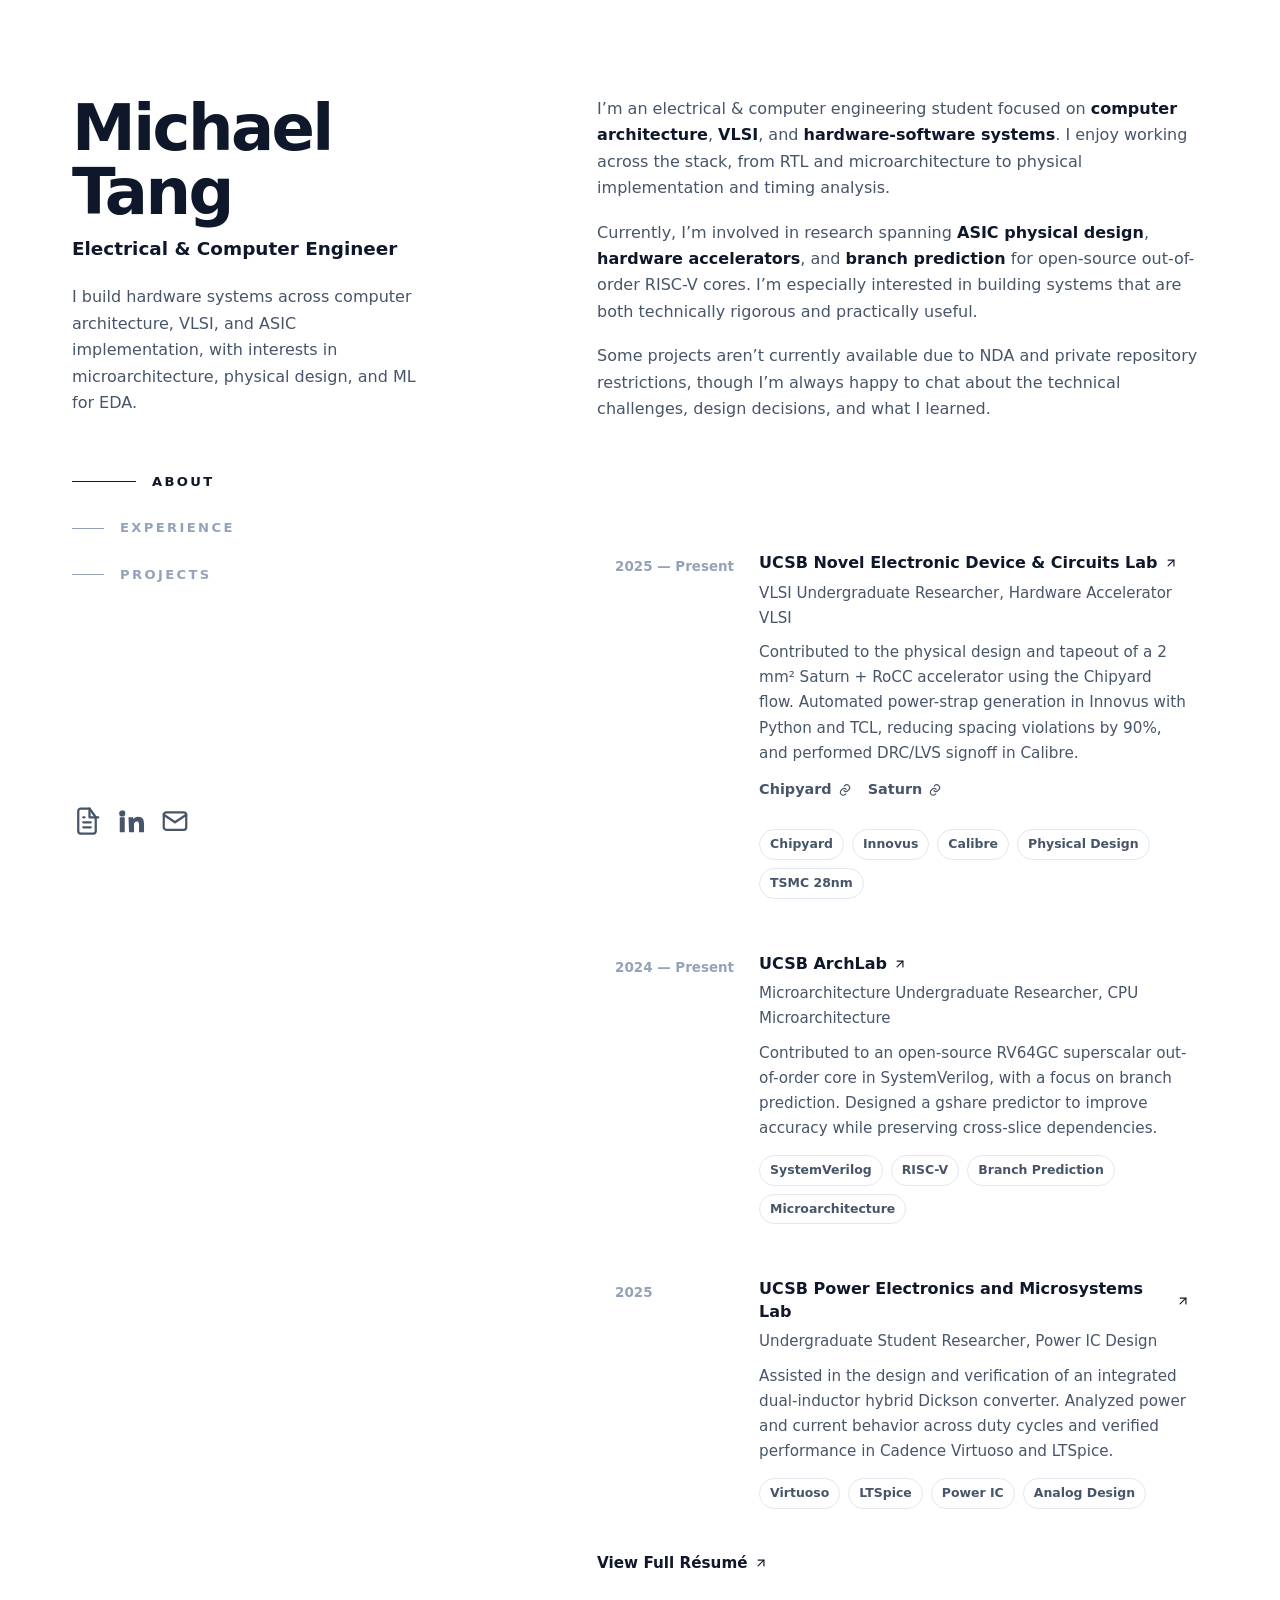
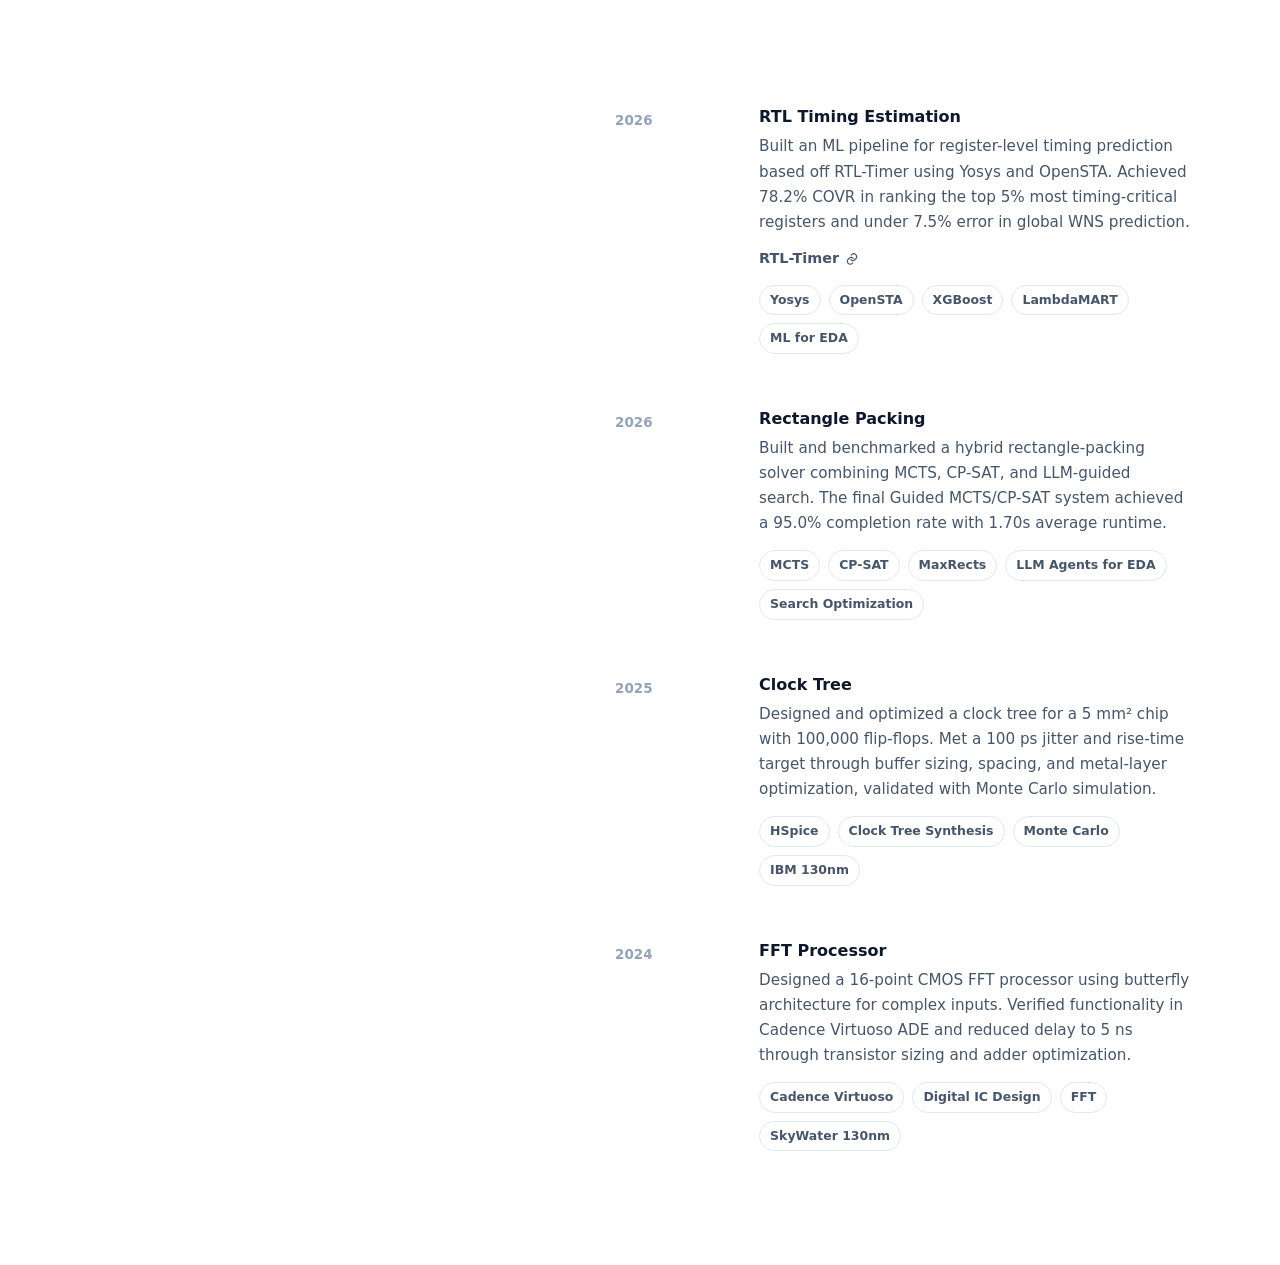
==== index.html @ f64917af "11" ====
<!DOCTYPE html>
<html lang="en">
<head>
  <meta charset="UTF-8" />
  <meta name="viewport" content="width=device-width, initial-scale=1.0" />
  <title>Michael Tang</title>
  <meta
    name="description"
    content="Michael Tang — Electrical and Computer Engineering student focused on computer architecture, VLSI, and hardware systems."
  />
  <style>
    :root {
      --bg: #ffffff;
      --text: #0f172a;
      --muted: #475569;
      --light: #94a3b8;
      --border: #e2e8f0;
      --link: #0f172a;
      --max-width: 1200px;
      --left-col: 42%;
      --right-col: 58%;
      --section-gap: 7rem;
      --transition: 180ms ease;
    }

    * {
      box-sizing: border-box;
    }

    html {
      scroll-behavior: smooth;
    }

    body {
      margin: 0;
      font-family: Inter, ui-sans-serif, system-ui, -apple-system, BlinkMacSystemFont,
        "Segoe UI", sans-serif;
      background: var(--bg);
      color: var(--text);
      line-height: 1.65;
      -webkit-font-smoothing: antialiased;
      text-rendering: optimizeLegibility;
    }

    a {
      color: var(--link);
      text-decoration: none;
      transition: opacity var(--transition), color var(--transition), transform var(--transition);
    }

    a:hover {
      opacity: 0.8;
    }

    .page {
      max-width: var(--max-width);
      margin: 0 auto;
      padding: 0 32px;
      display: grid;
      grid-template-columns: minmax(280px, var(--left-col)) minmax(320px, var(--right-col));
      gap: 48px;
    }

    .sidebar {
      position: sticky;
      top: 0;
      height: 100vh;
      padding: 96px 0 64px;
      display: flex;
      flex-direction: column;
      justify-content: space-between;
    }

    .sidebar-top {
      max-width: 420px;
    }

    h1 {
      font-size: clamp(2.6rem, 5vw, 4.3rem);
      line-height: 1;
      margin: 0 0 10px;
      letter-spacing: -0.04em;
      font-weight: 700;
    }

    .subtitle {
      font-size: 1.15rem;
      font-weight: 600;
      margin: 0 0 20px;
      color: var(--text);
    }

    .intro {
      font-size: 1rem;
      color: var(--muted);
      max-width: 22rem;
      margin: 0 0 40px;
    }

    .nav {
      margin-top: 48px;
    }

    .nav ul {
      list-style: none;
      padding: 0;
      margin: 0;
    }

    .nav li + li {
      margin-top: 18px;
    }

    .nav a {
      display: inline-flex;
      align-items: center;
      gap: 16px;
      color: var(--light);
      font-size: 0.82rem;
      letter-spacing: 0.18em;
      text-transform: uppercase;
      font-weight: 700;
    }

    .nav a::before {
      content: "";
      display: inline-block;
      width: 32px;
      height: 1px;
      background: var(--light);
      transition: width var(--transition), background var(--transition);
    }

    .nav a:hover,
    .nav a.active {
      color: var(--text);
      opacity: 1;
    }

    .nav a:hover::before,
    .nav a.active::before {
      width: 64px;
      background: var(--text);
    }

    .socials {
      display: flex;
      gap: 14px;
      align-items: center;
      flex-wrap: wrap;
      padding-top: 32px;
    }

    .socials a {
      color: var(--muted);
      display: inline-flex;
      align-items: center;
      justify-content: center;
    }

    .socials a:hover {
      color: var(--text);
      opacity: 1;
      transform: translateY(-1px);
    }

    .social-icon {
      width: 30px;
      height: 30px;
      display: block;
    }

    .content {
      padding: 96px 0;
    }

    section {
      scroll-margin-top: 96px;
    }

    section + section {
      margin-top: var(--section-gap);
    }

    .section-heading {
      display: none;
      margin: 0 0 24px;
      font-size: 0.82rem;
      letter-spacing: 0.18em;
      text-transform: uppercase;
      color: var(--text);
      font-weight: 800;
    }

    .about p {
      margin: 0 0 18px;
      color: var(--muted);
      font-size: 1rem;
    }

    .about strong {
      color: var(--text);
      font-weight: 600;
    }

    .list {
      display: grid;
      gap: 18px;
    }

    .card {
      display: grid;
      grid-template-columns: 120px 1fr;
      gap: 24px;
      padding: 18px 18px;
      border-radius: 14px;
      transition: background var(--transition), transform var(--transition);
    }

    .card:hover {
      background: #fafafa;
      transform: translateY(-1px);
    }

    .card-date {
      color: var(--light);
      font-size: 0.84rem;
      font-weight: 600;
      padding-top: 4px;
      white-space: nowrap;
    }

    .card-body h3 {
      margin: 0 0 6px;
      font-size: 1rem;
      line-height: 1.4;
      font-weight: 600;
      color: var(--text);
    }

    .card-body h3 a {
      color: inherit;
      text-decoration: none;
    }

    .card-body h3 a:hover {
      opacity: 1;
    }

    .inline-link {
      display: inline-flex;
      align-items: center;
      gap: 0.38rem;
      color: inherit;
      text-decoration: none;
    }

    .inline-link:hover {
      opacity: 1;
    }

    .inline-link .icon {
      width: 14px;
      height: 14px;
      flex-shrink: 0;
      transition: transform var(--transition);
    }

    .inline-link:hover .icon {
      transform: translate(2px, -2px);
    }

    .card-body .role {
      display: block;
      color: var(--muted);
      font-size: 0.94rem;
      margin-bottom: 10px;
    }

    .card-body p {
      margin: 0;
      color: var(--muted);
      font-size: 0.95rem;
    }

    .tags {
      display: flex;
      flex-wrap: wrap;
      gap: 8px;
      margin-top: 14px;
    }

    .tag {
      border: 1px solid var(--border);
      color: var(--muted);
      border-radius: 999px;
      padding: 4px 10px;
      font-size: 0.78rem;
      font-weight: 600;
      white-space: nowrap;
    }

    .resume-link {
      display: inline-flex;
      align-items: center;
      gap: 0.4rem;
      margin-top: 24px;
      color: var(--text);
      font-weight: 600;
      font-size: 0.95rem;
    }

    .project-links {
      display: flex;
      gap: 16px;
      margin-top: 12px;
      flex-wrap: wrap;
    }

    .project-links a {
      font-size: 0.9rem;
      font-weight: 600;
      color: var(--muted);
    }

    .project-links a:hover {
      color: var(--text);
      opacity: 1;
    }

    .footer-note {
      margin-top: 80px;
      color: var(--light);
      font-size: 0.88rem;
    }

    @media (max-width: 980px) {
      .page {
        grid-template-columns: 1fr;
        gap: 0;
        padding: 0 20px;
      }

      .sidebar {
        position: static;
        height: auto;
        padding: 72px 0 16px;
      }

      .nav {
        display: none;
      }

      .content {
        padding: 24px 0 72px;
      }

      .section-heading {
        display: block;
        position: sticky;
        top: 0;
        background: rgba(255, 255, 255, 0.96);
        backdrop-filter: blur(8px);
        padding: 16px 0;
        z-index: 10;
      }

      section + section {
        margin-top: 5rem;
      }
    }

    @media (max-width: 700px) {
      .card {
        grid-template-columns: 1fr;
        gap: 10px;
        padding: 16px 0;
      }

      .card-date {
        padding-top: 0;
      }

      h1 {
        font-size: 2.7rem;
      }
    }
  </style>
</head>
<body>
  <div class="page">
    <aside class="sidebar">
      <div class="sidebar-top">
        <header>
          <h1>Michael Tang</h1>
          <p class="subtitle">Electrical &amp; Computer Engineer</p>
          <p class="intro">
            I build hardware systems across computer architecture, VLSI, and ASIC implementation,
            with interests in microarchitecture, physical design, and ML for EDA.
          </p>
        </header>

        <nav class="nav" aria-label="Section navigation">
          <ul>
            <li><a href="#about" class="nav-link active">About</a></li>
            <li><a href="#experience" class="nav-link">Experience</a></li>
            <li><a href="#projects" class="nav-link">Projects</a></li>
          </ul>
        </nav>
      </div>

      <div class="socials">
        <a href="Michael_Tang_Resume.pdf" target="_blank" rel="noreferrer" aria-label="Resume">
          <svg class="social-icon" viewBox="0 0 24 24" fill="none" stroke="currentColor" stroke-width="1.8" stroke-linecap="round" stroke-linejoin="round" aria-hidden="true">
            <path d="M14 2H7a2 2 0 0 0-2 2v16a2 2 0 0 0 2 2h10a2 2 0 0 0 2-2V9z"></path>
            <path d="M14 2v7h7"></path>
            <path d="M9 13h6"></path>
            <path d="M9 17h6"></path>
            <path d="M9 9h1"></path>
          </svg>
        </a>

        <a href="https://linkedin.com/in/michael-tang-32861025a" target="_blank" rel="noreferrer" aria-label="LinkedIn">
          <svg class="social-icon" viewBox="0 0 24 24" fill="currentColor" aria-hidden="true">
            <path d="M4.98 3.5A2.48 2.48 0 1 0 5 8.46 2.48 2.48 0 0 0 4.98 3.5ZM3 9h4v12H3Zm7 0h3.83v1.64h.05c.53-1 1.83-2.05 3.77-2.05 4.03 0 4.78 2.65 4.78 6.09V21h-4v-5.57c0-1.33-.02-3.04-1.85-3.04-1.86 0-2.15 1.45-2.15 2.95V21h-4Z"/>
          </svg>
        </a>

        <a href="mailto:micdtang@gmail.com" aria-label="Email">
          <svg class="social-icon" viewBox="0 0 24 24" fill="none" stroke="currentColor" stroke-width="1.8" stroke-linecap="round" stroke-linejoin="round" aria-hidden="true">
            <rect x="3" y="5" width="18" height="14" rx="2"></rect>
            <path d="M3 7l9 6 9-6"></path>
          </svg>
        </a>
      </div>
    </aside>

    <main class="content">
      <section id="about" class="about">
        <h2 class="section-heading">About</h2>
        <p>
          I’m an electrical & computer engineering student focused on <strong>computer architecture</strong>,
          <strong>VLSI</strong>, and <strong>hardware-software systems</strong>. I enjoy working
          across the stack, from RTL and microarchitecture to physical implementation and timing analysis.
        </p>
        <p>
          Currently, I’m involved in research spanning <strong>ASIC physical design</strong>,
          <strong>hardware accelerators</strong>, and <strong>branch prediction</strong> for open-source
          out-of-order RISC-V cores. I’m especially interested in building systems that are both
          technically rigorous and practically useful.
        </p>
        <p>
          Some projects aren’t currently available due to NDA and private repository restrictions,
          though I’m always happy to chat about the technical challenges, design decisions, and what I learned.
        </p>
      </section>

      <section id="experience">
        <h2 class="section-heading">Experience</h2>
        <div class="list">
          <article class="card">
            <div class="card-date">2025 — Present</div>
            <div class="card-body">
              <h3>
                <a class="inline-link" href="https://sites.google.com/site/strukov/people" target="_blank" rel="noreferrer">
                  UCSB Novel Electronic Device &amp; Circuits Lab
                  <svg class="icon" xmlns="http://www.w3.org/2000/svg" viewBox="0 0 24 24" fill="none" stroke="currentColor" stroke-width="2" stroke-linecap="round" stroke-linejoin="round" aria-hidden="true">
                    <path d="M7 17L17 7"></path>
                    <path d="M7 7h10v10"></path>
                  </svg>
                </a>
              </h3>
              <span class="role">VLSI Undergraduate Researcher, Hardware Accelerator VLSI</span>
              <p>
                Contributed to the physical design and tapeout of a 2 mm² Saturn + RoCC accelerator using the Chipyard flow. Automated power-strap generation in Innovus with Python and TCL, reducing spacing violations by 90%, and performed DRC/LVS signoff in Calibre.
              </p>
              <div class="project-links">
                <a class="inline-link" href="https://chipyard.readthedocs.io/en/latest/" target="_blank" rel="noreferrer">
                  Chipyard
                  <svg class="icon" xmlns="http://www.w3.org/2000/svg" viewBox="0 0 24 24" fill="none" stroke="currentColor" stroke-width="2" stroke-linecap="round" stroke-linejoin="round" aria-hidden="true">
                    <path d="M10 13a5 5 0 0 0 7.07 0l1.41-1.41a5 5 0 0 0-7.07-7.07L10.7 5.23"></path>
                    <path d="M14 11a5 5 0 0 0-7.07 0L5.52 12.41a5 5 0 1 0 7.07 7.07l.71-.71"></path>
                  </svg>
                </a>
                <a class="inline-link" href="https://github.com/ucb-bar/saturn-vectors" target="_blank" rel="noreferrer">
                  Saturn
                  <svg class="icon" xmlns="http://www.w3.org/2000/svg" viewBox="0 0 24 24" fill="none" stroke="currentColor" stroke-width="2" stroke-linecap="round" stroke-linejoin="round" aria-hidden="true">
                    <path d="M10 13a5 5 0 0 0 7.07 0l1.41-1.41a5 5 0 0 0-7.07-7.07L10.7 5.23"></path>
                    <path d="M14 11a5 5 0 0 0-7.07 0L5.52 12.41a5 5 0 1 0 7.07 7.07l.71-.71"></path>
                  </svg>
                </a>
              </div>
              <div class="tags">
                <div class="tags">
                <span class="tag">Chipyard</span>
                <span class="tag">Innovus</span>
                <span class="tag">Calibre</span>
                <span class="tag">Physical Design</span>
                <span class="tag">TSMC 28nm</span>
              </div>
            </div>
          </article>

          <article class="card">
            <div class="card-date">2024 — Present</div>
            <div class="card-body">
              <h3>
                <a class="inline-link" href="https://www.arch.cs.ucsb.edu/" target="_blank" rel="noreferrer">
                  UCSB ArchLab
                  <svg class="icon" xmlns="http://www.w3.org/2000/svg" viewBox="0 0 24 24" fill="none" stroke="currentColor" stroke-width="2" stroke-linecap="round" stroke-linejoin="round" aria-hidden="true">
                    <path d="M7 17L17 7"></path>
                    <path d="M7 7h10v10"></path>
                  </svg>
                </a>
              </h3>
              <span class="role">Microarchitecture Undergraduate Researcher, CPU Microarchitecture</span>
              <p>
                Contributed to an open-source RV64GC superscalar out-of-order core in SystemVerilog, with a focus on branch prediction. Designed a gshare predictor to improve accuracy while preserving cross-slice dependencies.
              </p>
              <div class="tags">
                <span class="tag">SystemVerilog</span>
                <span class="tag">RISC-V</span>
                <span class="tag">Branch Prediction</span>
                <span class="tag">Microarchitecture</span>
              </div>
            </div>
          </article>

          <article class="card">
            <div class="card-date">2025</div>
            <div class="card-body">
              <h3>
                <a class="inline-link" href="https://energy.ece.ucsb.edu/" target="_blank" rel="noreferrer">
                  UCSB Power Electronics and Microsystems Lab
                  <svg class="icon" xmlns="http://www.w3.org/2000/svg" viewBox="0 0 24 24" fill="none" stroke="currentColor" stroke-width="2" stroke-linecap="round" stroke-linejoin="round" aria-hidden="true">
                    <path d="M7 17L17 7"></path>
                    <path d="M7 7h10v10"></path>
                  </svg>
                </a>
              </h3>
              <span class="role">Undergraduate Student Researcher, Power IC Design</span>
              <p>
                Assisted in the design and verification of an integrated dual-inductor hybrid Dickson converter. Analyzed power and current behavior across duty cycles and verified performance in Cadence Virtuoso and LTSpice.
              </p>
              <div class="tags">
                <span class="tag">Virtuoso</span>
                <span class="tag">LTSpice</span>
                <span class="tag">Power IC</span>
                <span class="tag">Analog Design</span>
              </div>
            </div>
          </article>
        </div>

        <a class="resume-link inline-link" href="resume.pdf" target="_blank" rel="noreferrer">
          View Full Résumé
          <svg class="icon" xmlns="http://www.w3.org/2000/svg" viewBox="0 0 24 24" fill="none" stroke="currentColor" stroke-width="2" stroke-linecap="round" stroke-linejoin="round" aria-hidden="true">
            <path d="M7 17L17 7"></path>
            <path d="M7 7h10v10"></path>
          </svg>
        </a>
      </section>

      <section id="projects">
        <h2 class="section-heading">Projects</h2>
        <div class="list">
          <article class="card">
            <div class="card-date">2026</div>
            <div class="card-body">
              <h3>RTL Timing Estimation</h3>
              <p>
                Built an ML pipeline for register-level timing prediction based off RTL-Timer using Yosys and OpenSTA. Achieved 78.2% COVR in ranking the top 5% most timing-critical registers and under 7.5% error in global WNS prediction.
              </p>
              <div class="project-links">
                <a class="inline-link" href="https://arxiv.org/pdf/2403.18453" target="_blank" rel="noreferrer">
                  RTL-Timer
                  <svg class="icon" xmlns="http://www.w3.org/2000/svg" viewBox="0 0 24 24" fill="none" stroke="currentColor" stroke-width="2" stroke-linecap="round" stroke-linejoin="round" aria-hidden="true">
                    <path d="M10 13a5 5 0 0 0 7.07 0l1.41-1.41a5 5 0 0 0-7.07-7.07L10.7 5.23"></path>
                    <path d="M14 11a5 5 0 0 0-7.07 0L5.52 12.41a5 5 0 1 0 7.07 7.07l.71-.71"></path>
                  </svg>
                </a>
              </div>
              <div class="tags">
                <span class="tag">Yosys</span>
                <span class="tag">OpenSTA</span>
                <span class="tag">XGBoost</span>
                <span class="tag">LambdaMART</span>
                <span class="tag">ML for EDA</span>
              </div>
            </div>
          </article>

          <article class="card">
            <div class="card-date">2026</div>
            <div class="card-body">
              <h3>Rectangle Packing</h3>
              <p>
                Built and benchmarked a hybrid rectangle-packing solver combining MCTS, CP-SAT, and LLM-guided search. The final Guided MCTS/CP-SAT system achieved a 95.0% completion rate with 1.70s average runtime.
              </p>
              <div class="tags">
                <span class="tag">MCTS</span>
                <span class="tag">CP-SAT</span>
                <span class="tag">MaxRects</span>
                <span class="tag">LLM Agents for EDA</span>
                <span class="tag">Search Optimization</span>
              </div>
            </div>
          </article>

          <article class="card">
            <div class="card-date">2025</div>
            <div class="card-body">
              <h3>Clock Tree</h3>
              <p>
                Designed and optimized a clock tree for a 5 mm² chip with 100,000 flip-flops. Met a 100 ps jitter and rise-time target through buffer sizing, spacing, and metal-layer optimization, validated with Monte Carlo simulation.
              </p>
              <div class="tags">
                <span class="tag">HSpice</span>
                <span class="tag">Clock Tree Synthesis</span>
                <span class="tag">Monte Carlo</span>
                <span class="tag">IBM 130nm</span>
              </div>
            </div>
          </article>

          <article class="card">
            <div class="card-date">2024</div>
            <div class="card-body">
              <h3>FFT Processor</h3>
              <p>
                Designed a 16-point CMOS FFT processor using butterfly architecture for complex inputs. Verified functionality in Cadence Virtuoso ADE and reduced delay to 5 ns through transistor sizing and adder optimization.
              </p>
              <div class="tags">
                <span class="tag">Cadence Virtuoso</span>
                <span class="tag">Digital IC Design</span>
                <span class="tag">FFT</span>
                <span class="tag">SkyWater 130nm</span>
              </div>
            </div>
          </article>
        </div>
      </section>
    </main>
  </div>

  <script>
    const sections = document.querySelectorAll("main section[id]");
    const navLinks = document.querySelectorAll(".nav-link");

    const observer = new IntersectionObserver(
      (entries) => {
        entries.forEach((entry) => {
          if (entry.isIntersecting) {
            navLinks.forEach((link) => link.classList.remove("active"));
            const active = document.querySelector(`.nav-link[href="#${entry.target.id}"]`);
            if (active) active.classList.add("active");
          }
        });
      },
      {
        rootMargin: "-35% 0px -55% 0px",
        threshold: 0
      }
    );

    sections.forEach((section) => observer.observe(section));
  </script>
</body>
</html>
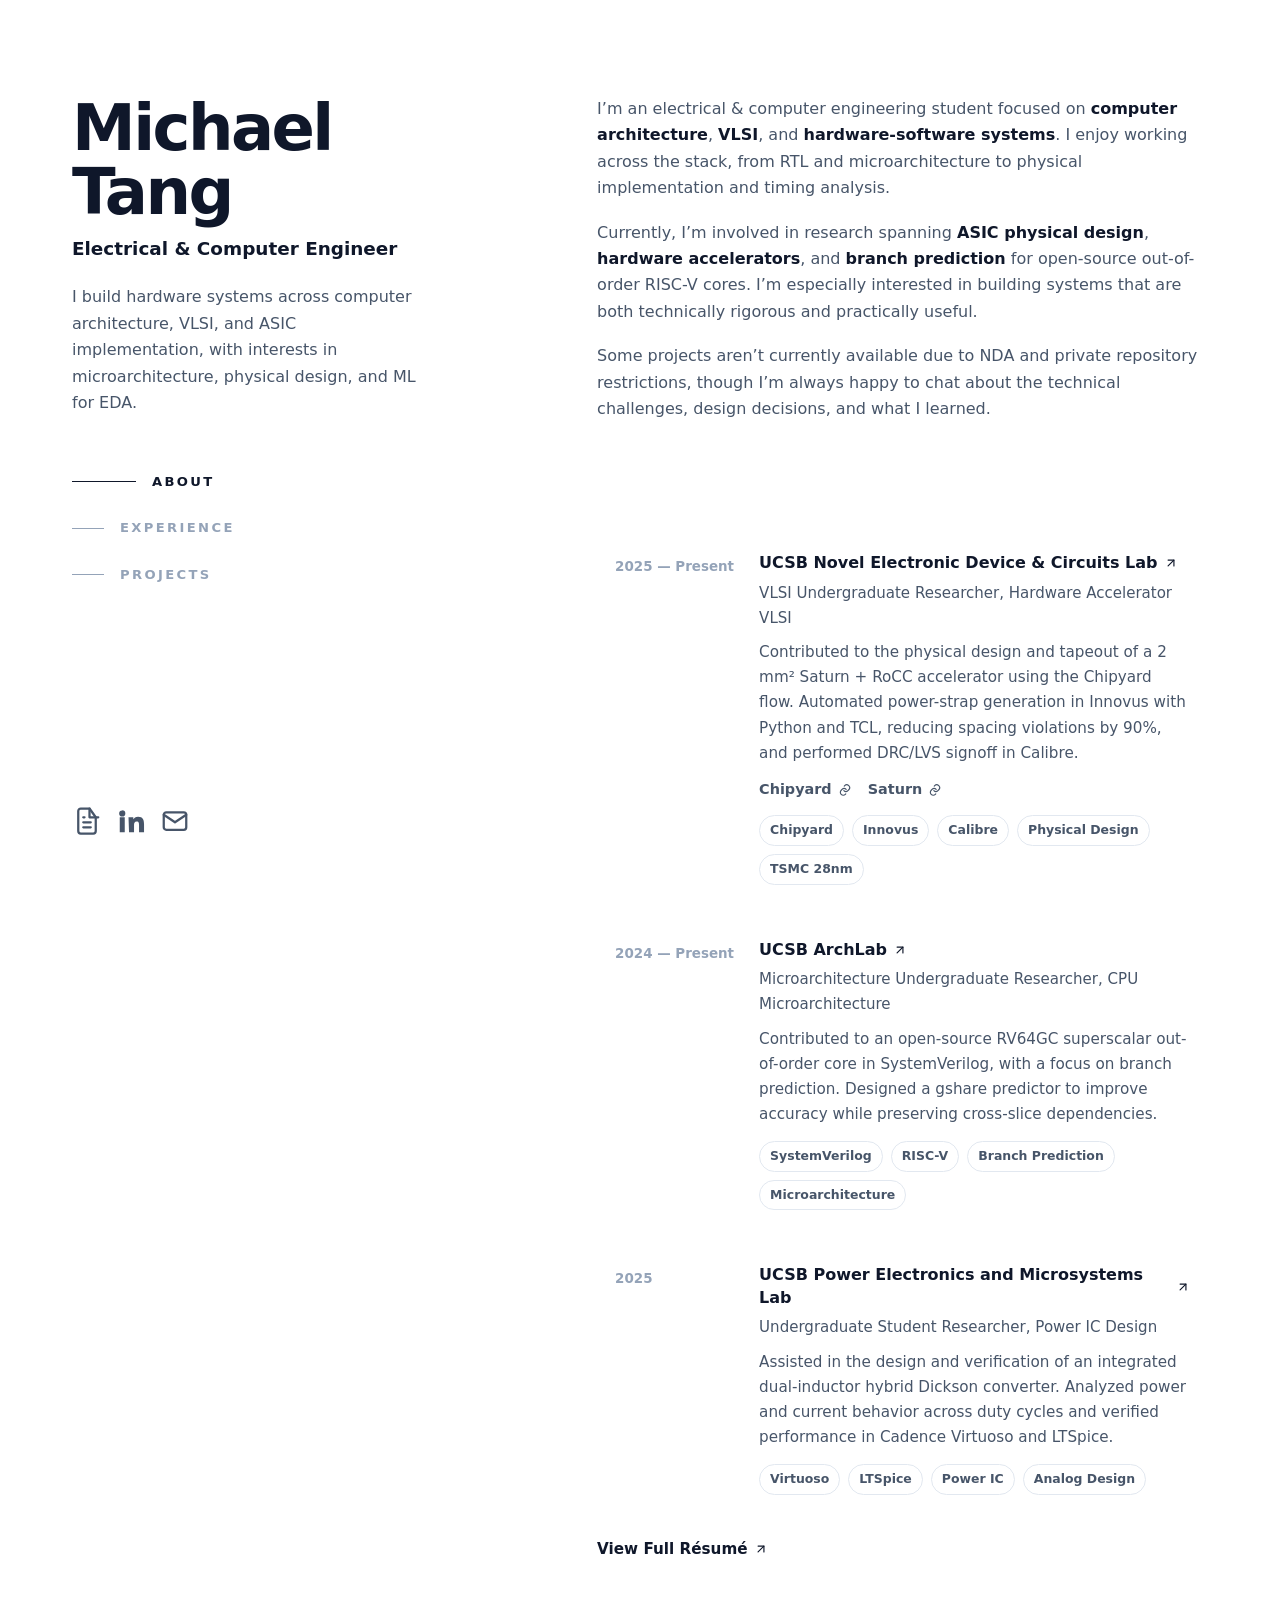
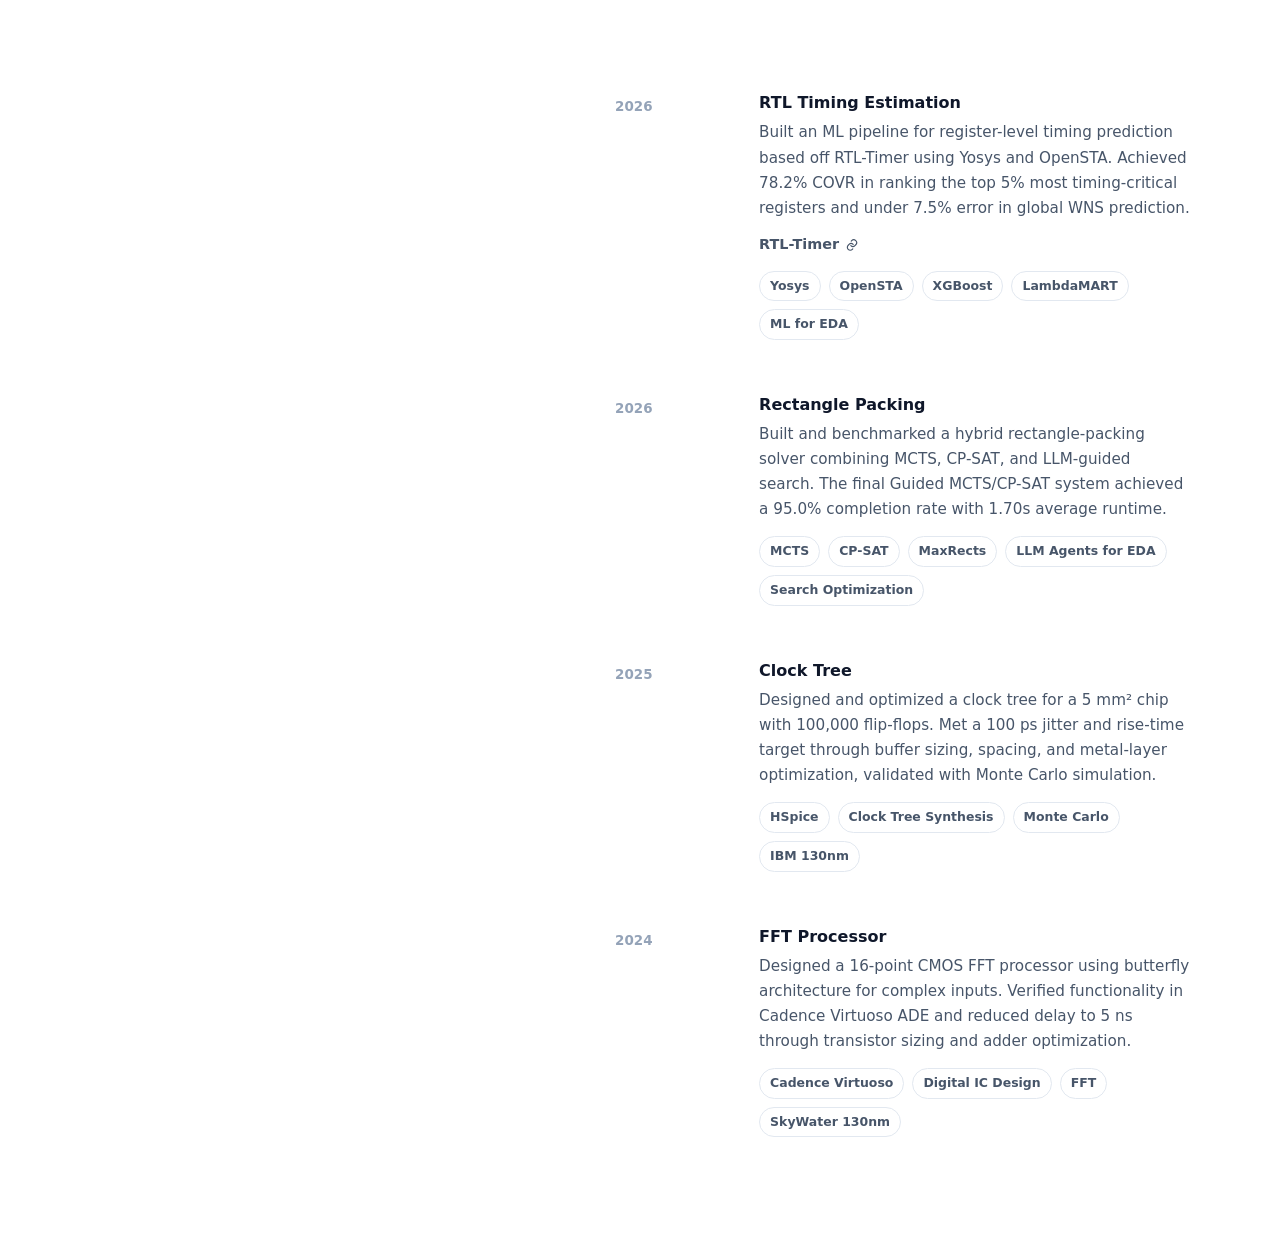
==== commit 70ae4da1: "12" ====
--- a/index.html
+++ b/index.html
@@ -8,384 +8,7 @@
     name="description"
     content="Michael Tang — Electrical and Computer Engineering student focused on computer architecture, VLSI, and hardware systems."
   />
-  <style>
-    :root {
-      --bg: #ffffff;
-      --text: #0f172a;
-      --muted: #475569;
-      --light: #94a3b8;
-      --border: #e2e8f0;
-      --link: #0f172a;
-      --max-width: 1200px;
-      --left-col: 42%;
-      --right-col: 58%;
-      --section-gap: 7rem;
-      --transition: 180ms ease;
-    }
-
-    * {
-      box-sizing: border-box;
-    }
-
-    html {
-      scroll-behavior: smooth;
-    }
-
-    body {
-      margin: 0;
-      font-family: Inter, ui-sans-serif, system-ui, -apple-system, BlinkMacSystemFont,
-        "Segoe UI", sans-serif;
-      background: var(--bg);
-      color: var(--text);
-      line-height: 1.65;
-      -webkit-font-smoothing: antialiased;
-      text-rendering: optimizeLegibility;
-    }
-
-    a {
-      color: var(--link);
-      text-decoration: none;
-      transition: opacity var(--transition), color var(--transition), transform var(--transition);
-    }
-
-    a:hover {
-      opacity: 0.8;
-    }
-
-    .page {
-      max-width: var(--max-width);
-      margin: 0 auto;
-      padding: 0 32px;
-      display: grid;
-      grid-template-columns: minmax(280px, var(--left-col)) minmax(320px, var(--right-col));
-      gap: 48px;
-    }
-
-    .sidebar {
-      position: sticky;
-      top: 0;
-      height: 100vh;
-      padding: 96px 0 64px;
-      display: flex;
-      flex-direction: column;
-      justify-content: space-between;
-    }
-
-    .sidebar-top {
-      max-width: 420px;
-    }
-
-    h1 {
-      font-size: clamp(2.6rem, 5vw, 4.3rem);
-      line-height: 1;
-      margin: 0 0 10px;
-      letter-spacing: -0.04em;
-      font-weight: 700;
-    }
-
-    .subtitle {
-      font-size: 1.15rem;
-      font-weight: 600;
-      margin: 0 0 20px;
-      color: var(--text);
-    }
-
-    .intro {
-      font-size: 1rem;
-      color: var(--muted);
-      max-width: 22rem;
-      margin: 0 0 40px;
-    }
-
-    .nav {
-      margin-top: 48px;
-    }
-
-    .nav ul {
-      list-style: none;
-      padding: 0;
-      margin: 0;
-    }
-
-    .nav li + li {
-      margin-top: 18px;
-    }
-
-    .nav a {
-      display: inline-flex;
-      align-items: center;
-      gap: 16px;
-      color: var(--light);
-      font-size: 0.82rem;
-      letter-spacing: 0.18em;
-      text-transform: uppercase;
-      font-weight: 700;
-    }
-
-    .nav a::before {
-      content: "";
-      display: inline-block;
-      width: 32px;
-      height: 1px;
-      background: var(--light);
-      transition: width var(--transition), background var(--transition);
-    }
-
-    .nav a:hover,
-    .nav a.active {
-      color: var(--text);
-      opacity: 1;
-    }
-
-    .nav a:hover::before,
-    .nav a.active::before {
-      width: 64px;
-      background: var(--text);
-    }
-
-    .socials {
-      display: flex;
-      gap: 14px;
-      align-items: center;
-      flex-wrap: wrap;
-      padding-top: 32px;
-    }
-
-    .socials a {
-      color: var(--muted);
-      display: inline-flex;
-      align-items: center;
-      justify-content: center;
-    }
-
-    .socials a:hover {
-      color: var(--text);
-      opacity: 1;
-      transform: translateY(-1px);
-    }
-
-    .social-icon {
-      width: 30px;
-      height: 30px;
-      display: block;
-    }
-
-    .content {
-      padding: 96px 0;
-    }
-
-    section {
-      scroll-margin-top: 96px;
-    }
-
-    section + section {
-      margin-top: var(--section-gap);
-    }
-
-    .section-heading {
-      display: none;
-      margin: 0 0 24px;
-      font-size: 0.82rem;
-      letter-spacing: 0.18em;
-      text-transform: uppercase;
-      color: var(--text);
-      font-weight: 800;
-    }
-
-    .about p {
-      margin: 0 0 18px;
-      color: var(--muted);
-      font-size: 1rem;
-    }
-
-    .about strong {
-      color: var(--text);
-      font-weight: 600;
-    }
-
-    .list {
-      display: grid;
-      gap: 18px;
-    }
-
-    .card {
-      display: grid;
-      grid-template-columns: 120px 1fr;
-      gap: 24px;
-      padding: 18px 18px;
-      border-radius: 14px;
-      transition: background var(--transition), transform var(--transition);
-    }
-
-    .card:hover {
-      background: #fafafa;
-      transform: translateY(-1px);
-    }
-
-    .card-date {
-      color: var(--light);
-      font-size: 0.84rem;
-      font-weight: 600;
-      padding-top: 4px;
-      white-space: nowrap;
-    }
-
-    .card-body h3 {
-      margin: 0 0 6px;
-      font-size: 1rem;
-      line-height: 1.4;
-      font-weight: 600;
-      color: var(--text);
-    }
-
-    .card-body h3 a {
-      color: inherit;
-      text-decoration: none;
-    }
-
-    .card-body h3 a:hover {
-      opacity: 1;
-    }
-
-    .inline-link {
-      display: inline-flex;
-      align-items: center;
-      gap: 0.38rem;
-      color: inherit;
-      text-decoration: none;
-    }
-
-    .inline-link:hover {
-      opacity: 1;
-    }
-
-    .inline-link .icon {
-      width: 14px;
-      height: 14px;
-      flex-shrink: 0;
-      transition: transform var(--transition);
-    }
-
-    .inline-link:hover .icon {
-      transform: translate(2px, -2px);
-    }
-
-    .card-body .role {
-      display: block;
-      color: var(--muted);
-      font-size: 0.94rem;
-      margin-bottom: 10px;
-    }
-
-    .card-body p {
-      margin: 0;
-      color: var(--muted);
-      font-size: 0.95rem;
-    }
-
-    .tags {
-      display: flex;
-      flex-wrap: wrap;
-      gap: 8px;
-      margin-top: 14px;
-    }
-
-    .tag {
-      border: 1px solid var(--border);
-      color: var(--muted);
-      border-radius: 999px;
-      padding: 4px 10px;
-      font-size: 0.78rem;
-      font-weight: 600;
-      white-space: nowrap;
-    }
-
-    .resume-link {
-      display: inline-flex;
-      align-items: center;
-      gap: 0.4rem;
-      margin-top: 24px;
-      color: var(--text);
-      font-weight: 600;
-      font-size: 0.95rem;
-    }
-
-    .project-links {
-      display: flex;
-      gap: 16px;
-      margin-top: 12px;
-      flex-wrap: wrap;
-    }
-
-    .project-links a {
-      font-size: 0.9rem;
-      font-weight: 600;
-      color: var(--muted);
-    }
-
-    .project-links a:hover {
-      color: var(--text);
-      opacity: 1;
-    }
-
-    .footer-note {
-      margin-top: 80px;
-      color: var(--light);
-      font-size: 0.88rem;
-    }
-
-    @media (max-width: 980px) {
-      .page {
-        grid-template-columns: 1fr;
-        gap: 0;
-        padding: 0 20px;
-      }
-
-      .sidebar {
-        position: static;
-        height: auto;
-        padding: 72px 0 16px;
-      }
-
-      .nav {
-        display: none;
-      }
-
-      .content {
-        padding: 24px 0 72px;
-      }
-
-      .section-heading {
-        display: block;
-        position: sticky;
-        top: 0;
-        background: rgba(255, 255, 255, 0.96);
-        backdrop-filter: blur(8px);
-        padding: 16px 0;
-        z-index: 10;
-      }
-
-      section + section {
-        margin-top: 5rem;
-      }
-    }
-
-    @media (max-width: 700px) {
-      .card {
-        grid-template-columns: 1fr;
-        gap: 10px;
-        padding: 16px 0;
-      }
-
-      .card-date {
-        padding-top: 0;
-      }
-
-      h1 {
-        font-size: 2.7rem;
-      }
-    }
-  </style>
+  <link rel="stylesheet" href="styles.css" />
 </head>
 <body>
   <div class="page">
@@ -491,7 +114,6 @@
                 </a>
               </div>
               <div class="tags">
-                <div class="tags">
                 <span class="tag">Chipyard</span>
                 <span class="tag">Innovus</span>
                 <span class="tag">Calibre</span>
@@ -552,7 +174,7 @@
           </article>
         </div>
 
-        <a class="resume-link inline-link" href="resume.pdf" target="_blank" rel="noreferrer">
+        <a class="resume-link inline-link" href="Michael_Tang_Resume.pdf" target="_blank" rel="noreferrer">
           View Full Résumé
           <svg class="icon" xmlns="http://www.w3.org/2000/svg" viewBox="0 0 24 24" fill="none" stroke="currentColor" stroke-width="2" stroke-linecap="round" stroke-linejoin="round" aria-hidden="true">
             <path d="M7 17L17 7"></path>
@@ -643,27 +265,6 @@
     </main>
   </div>
 
-  <script>
-    const sections = document.querySelectorAll("main section[id]");
-    const navLinks = document.querySelectorAll(".nav-link");
-
-    const observer = new IntersectionObserver(
-      (entries) => {
-        entries.forEach((entry) => {
-          if (entry.isIntersecting) {
-            navLinks.forEach((link) => link.classList.remove("active"));
-            const active = document.querySelector(`.nav-link[href="#${entry.target.id}"]`);
-            if (active) active.classList.add("active");
-          }
-        });
-      },
-      {
-        rootMargin: "-35% 0px -55% 0px",
-        threshold: 0
-      }
-    );
-
-    sections.forEach((section) => observer.observe(section));
-  </script>
+  <script src="script.js" defer></script>
 </body>
-</html>+</html>
--- a/styles.css
+++ b/styles.css
@@ -0,0 +1,376 @@
+:root {
+  --bg: #ffffff;
+  --text: #0f172a;
+  --muted: #475569;
+  --light: #94a3b8;
+  --border: #e2e8f0;
+  --link: #0f172a;
+  --max-width: 1200px;
+  --left-col: 42%;
+  --right-col: 58%;
+  --section-gap: 7rem;
+  --transition: 180ms ease;
+}
+
+* {
+  box-sizing: border-box;
+}
+
+html {
+  scroll-behavior: smooth;
+}
+
+body {
+  margin: 0;
+  font-family: Inter, ui-sans-serif, system-ui, -apple-system, BlinkMacSystemFont,
+    "Segoe UI", sans-serif;
+  background: var(--bg);
+  color: var(--text);
+  line-height: 1.65;
+  -webkit-font-smoothing: antialiased;
+  text-rendering: optimizeLegibility;
+}
+
+a {
+  color: var(--link);
+  text-decoration: none;
+  transition: opacity var(--transition), color var(--transition), transform var(--transition);
+}
+
+a:hover {
+  opacity: 0.8;
+}
+
+.page {
+  max-width: var(--max-width);
+  margin: 0 auto;
+  padding: 0 32px;
+  display: grid;
+  grid-template-columns: minmax(280px, var(--left-col)) minmax(320px, var(--right-col));
+  gap: 48px;
+}
+
+.sidebar {
+  position: sticky;
+  top: 0;
+  height: 100vh;
+  padding: 96px 0 64px;
+  display: flex;
+  flex-direction: column;
+  justify-content: space-between;
+}
+
+.sidebar-top {
+  max-width: 420px;
+}
+
+h1 {
+  font-size: clamp(2.6rem, 5vw, 4.3rem);
+  line-height: 1;
+  margin: 0 0 10px;
+  letter-spacing: -0.04em;
+  font-weight: 700;
+}
+
+.subtitle {
+  font-size: 1.15rem;
+  font-weight: 600;
+  margin: 0 0 20px;
+  color: var(--text);
+}
+
+.intro {
+  font-size: 1rem;
+  color: var(--muted);
+  max-width: 22rem;
+  margin: 0 0 40px;
+}
+
+.nav {
+  margin-top: 48px;
+}
+
+.nav ul {
+  list-style: none;
+  padding: 0;
+  margin: 0;
+}
+
+.nav li + li {
+  margin-top: 18px;
+}
+
+.nav a {
+  display: inline-flex;
+  align-items: center;
+  gap: 16px;
+  color: var(--light);
+  font-size: 0.82rem;
+  letter-spacing: 0.18em;
+  text-transform: uppercase;
+  font-weight: 700;
+}
+
+.nav a::before {
+  content: "";
+  display: inline-block;
+  width: 32px;
+  height: 1px;
+  background: var(--light);
+  transition: width var(--transition), background var(--transition);
+}
+
+.nav a:hover,
+.nav a.active {
+  color: var(--text);
+  opacity: 1;
+}
+
+.nav a:hover::before,
+.nav a.active::before {
+  width: 64px;
+  background: var(--text);
+}
+
+.socials {
+  display: flex;
+  gap: 14px;
+  align-items: center;
+  flex-wrap: wrap;
+  padding-top: 32px;
+}
+
+.socials a {
+  color: var(--muted);
+  display: inline-flex;
+  align-items: center;
+  justify-content: center;
+}
+
+.socials a:hover {
+  color: var(--text);
+  opacity: 1;
+  transform: translateY(-1px);
+}
+
+.social-icon {
+  width: 30px;
+  height: 30px;
+  display: block;
+}
+
+.content {
+  padding: 96px 0;
+}
+
+section {
+  scroll-margin-top: 96px;
+}
+
+section + section {
+  margin-top: var(--section-gap);
+}
+
+.section-heading {
+  display: none;
+  margin: 0 0 24px;
+  font-size: 0.82rem;
+  letter-spacing: 0.18em;
+  text-transform: uppercase;
+  color: var(--text);
+  font-weight: 800;
+}
+
+.about p {
+  margin: 0 0 18px;
+  color: var(--muted);
+  font-size: 1rem;
+}
+
+.about strong {
+  color: var(--text);
+  font-weight: 600;
+}
+
+.list {
+  display: grid;
+  gap: 18px;
+}
+
+.card {
+  display: grid;
+  grid-template-columns: 120px 1fr;
+  gap: 24px;
+  padding: 18px 18px;
+  border-radius: 14px;
+  transition: background var(--transition), transform var(--transition);
+}
+
+.card:hover {
+  background: #fafafa;
+  transform: translateY(-1px);
+}
+
+.card-date {
+  color: var(--light);
+  font-size: 0.84rem;
+  font-weight: 600;
+  padding-top: 4px;
+  white-space: nowrap;
+}
+
+.card-body h3 {
+  margin: 0 0 6px;
+  font-size: 1rem;
+  line-height: 1.4;
+  font-weight: 600;
+  color: var(--text);
+}
+
+.card-body h3 a {
+  color: inherit;
+  text-decoration: none;
+}
+
+.card-body h3 a:hover {
+  opacity: 1;
+}
+
+.inline-link {
+  display: inline-flex;
+  align-items: center;
+  gap: 0.38rem;
+  color: inherit;
+  text-decoration: none;
+}
+
+.inline-link:hover {
+  opacity: 1;
+}
+
+.inline-link .icon {
+  width: 14px;
+  height: 14px;
+  flex-shrink: 0;
+  transition: transform var(--transition);
+}
+
+.inline-link:hover .icon {
+  transform: translate(2px, -2px);
+}
+
+.card-body .role {
+  display: block;
+  color: var(--muted);
+  font-size: 0.94rem;
+  margin-bottom: 10px;
+}
+
+.card-body p {
+  margin: 0;
+  color: var(--muted);
+  font-size: 0.95rem;
+}
+
+.tags {
+  display: flex;
+  flex-wrap: wrap;
+  gap: 8px;
+  margin-top: 14px;
+}
+
+.tag {
+  border: 1px solid var(--border);
+  color: var(--muted);
+  border-radius: 999px;
+  padding: 4px 10px;
+  font-size: 0.78rem;
+  font-weight: 600;
+  white-space: nowrap;
+}
+
+.resume-link {
+  display: inline-flex;
+  align-items: center;
+  gap: 0.4rem;
+  margin-top: 24px;
+  color: var(--text);
+  font-weight: 600;
+  font-size: 0.95rem;
+}
+
+.project-links {
+  display: flex;
+  gap: 16px;
+  margin-top: 12px;
+  flex-wrap: wrap;
+}
+
+.project-links a {
+  font-size: 0.9rem;
+  font-weight: 600;
+  color: var(--muted);
+}
+
+.project-links a:hover {
+  color: var(--text);
+  opacity: 1;
+}
+
+.footer-note {
+  margin-top: 80px;
+  color: var(--light);
+  font-size: 0.88rem;
+}
+
+@media (max-width: 980px) {
+  .page {
+    grid-template-columns: 1fr;
+    gap: 0;
+    padding: 0 20px;
+  }
+
+  .sidebar {
+    position: static;
+    height: auto;
+    padding: 72px 0 16px;
+  }
+
+  .nav {
+    display: none;
+  }
+
+  .content {
+    padding: 24px 0 72px;
+  }
+
+  .section-heading {
+    display: block;
+    position: sticky;
+    top: 0;
+    background: rgba(255, 255, 255, 0.96);
+    backdrop-filter: blur(8px);
+    padding: 16px 0;
+    z-index: 10;
+  }
+
+  section + section {
+    margin-top: 5rem;
+  }
+}
+
+@media (max-width: 700px) {
+  .card {
+    grid-template-columns: 1fr;
+    gap: 10px;
+    padding: 16px 0;
+  }
+
+  .card-date {
+    padding-top: 0;
+  }
+
+  h1 {
+    font-size: 2.7rem;
+  }
+}
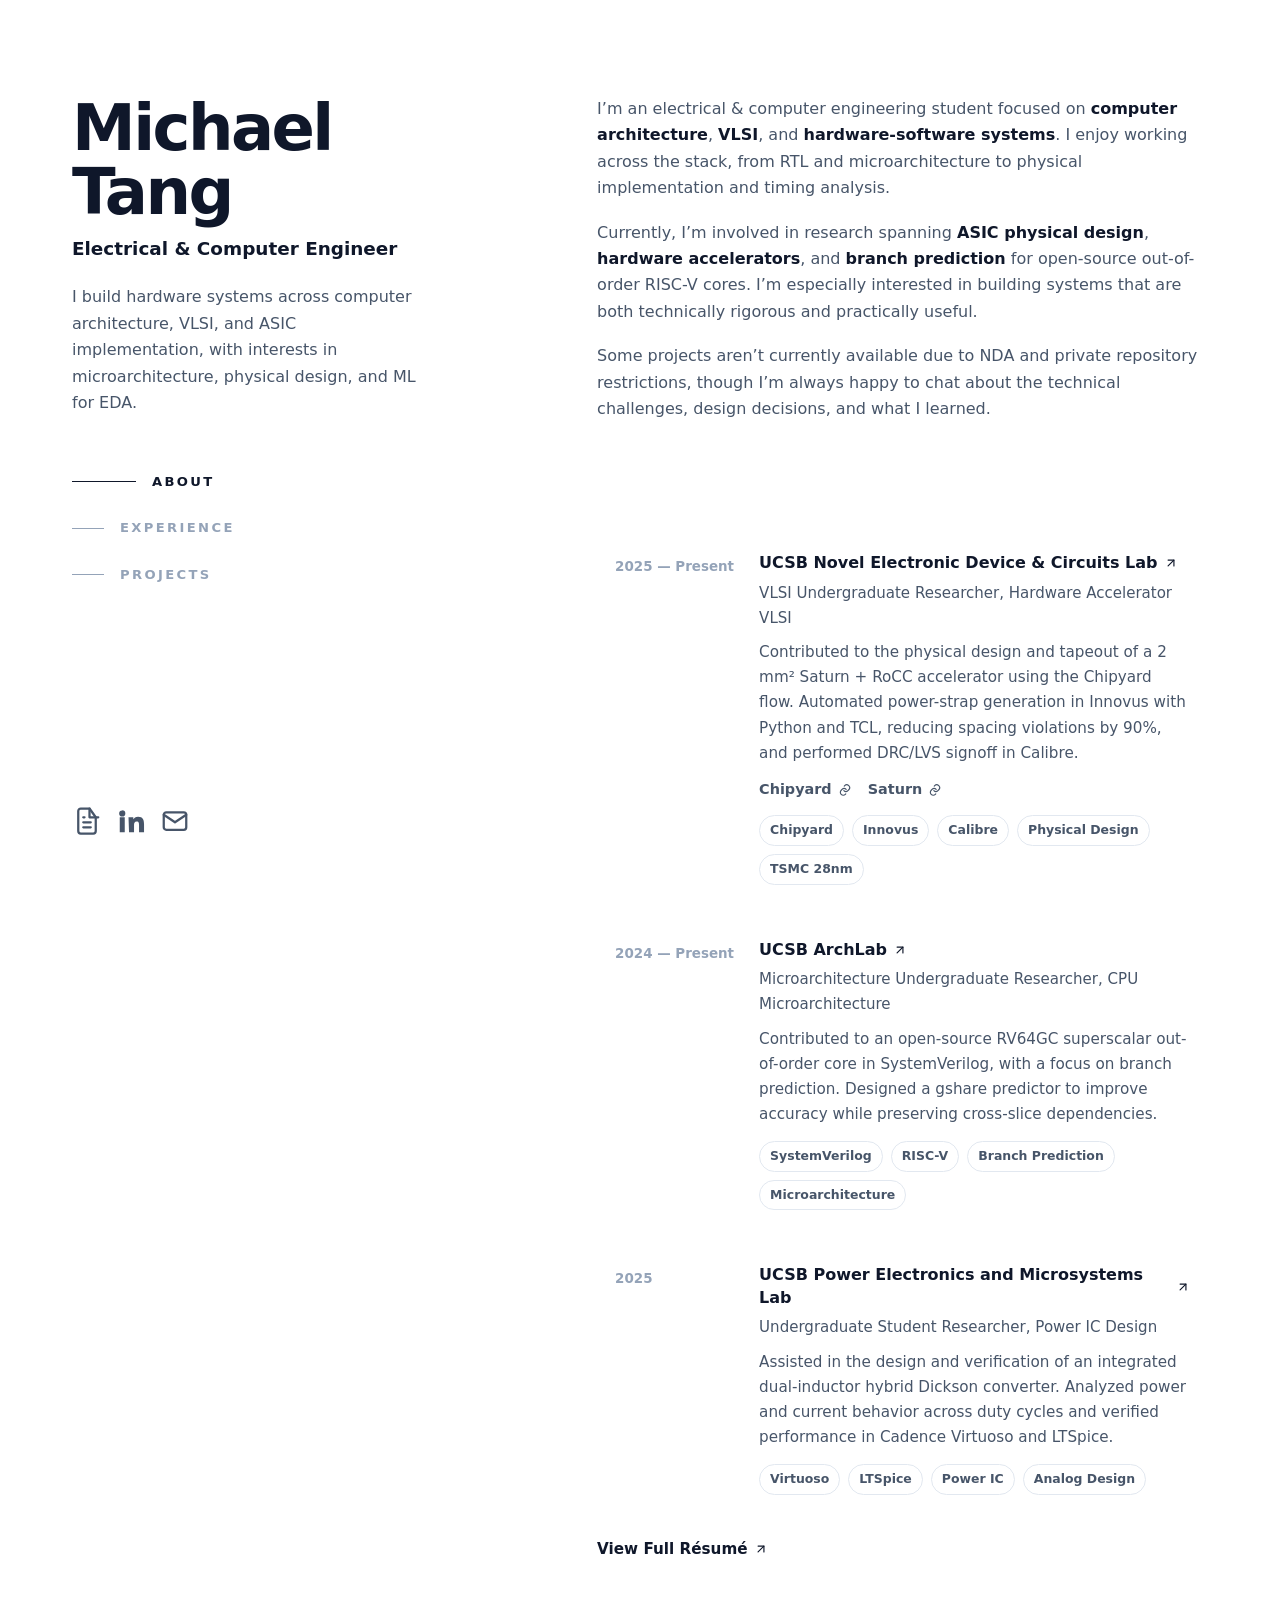
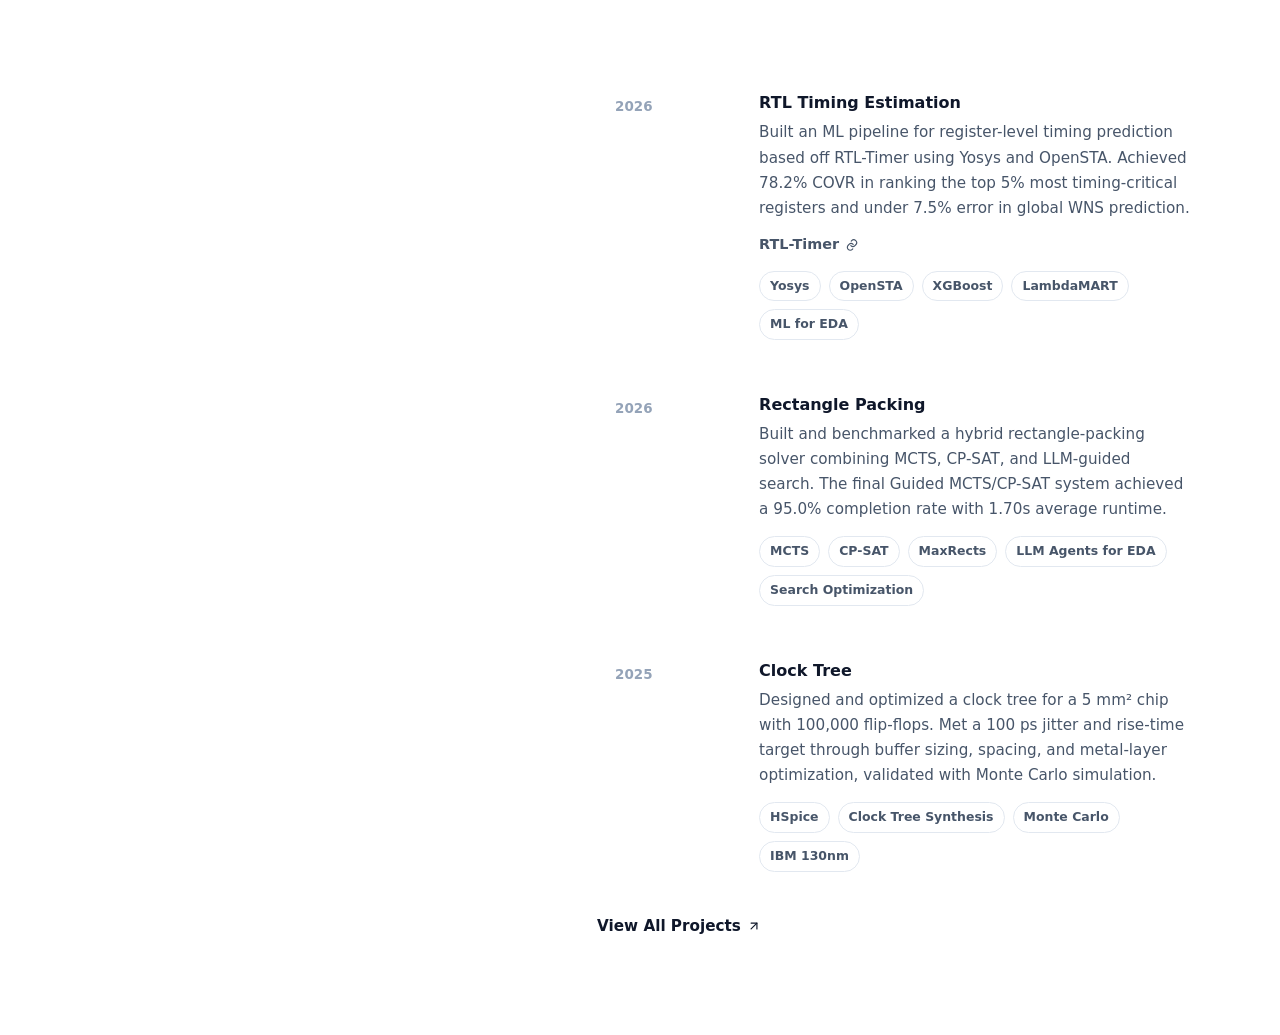
==== commit e88a7822: "13" ====
--- a/index.html
+++ b/index.html
@@ -244,23 +244,15 @@
               </div>
             </div>
           </article>
-
-          <article class="card">
-            <div class="card-date">2024</div>
-            <div class="card-body">
-              <h3>FFT Processor</h3>
-              <p>
-                Designed a 16-point CMOS FFT processor using butterfly architecture for complex inputs. Verified functionality in Cadence Virtuoso ADE and reduced delay to 5 ns through transistor sizing and adder optimization.
-              </p>
-              <div class="tags">
-                <span class="tag">Cadence Virtuoso</span>
-                <span class="tag">Digital IC Design</span>
-                <span class="tag">FFT</span>
-                <span class="tag">SkyWater 130nm</span>
-              </div>
-            </div>
-          </article>
         </div>
+
+        <a class="resume-link inline-link" href="projects.html">
+          View All Projects
+          <svg class="icon" xmlns="http://www.w3.org/2000/svg" viewBox="0 0 24 24" fill="none" stroke="currentColor" stroke-width="2" stroke-linecap="round" stroke-linejoin="round" aria-hidden="true">
+            <path d="M7 17L17 7"></path>
+            <path d="M7 7h10v10"></path>
+          </svg>
+        </a>
       </section>
     </main>
   </div>
--- a/styles.css
+++ b/styles.css
@@ -181,6 +181,16 @@
   font-weight: 800;
 }
 
+.page-heading {
+  display: block;
+  margin: 0 0 32px;
+  font-size: 0.82rem;
+  letter-spacing: 0.18em;
+  text-transform: uppercase;
+  color: var(--text);
+  font-weight: 800;
+}
+
 .about p {
   margin: 0 0 18px;
   color: var(--muted);
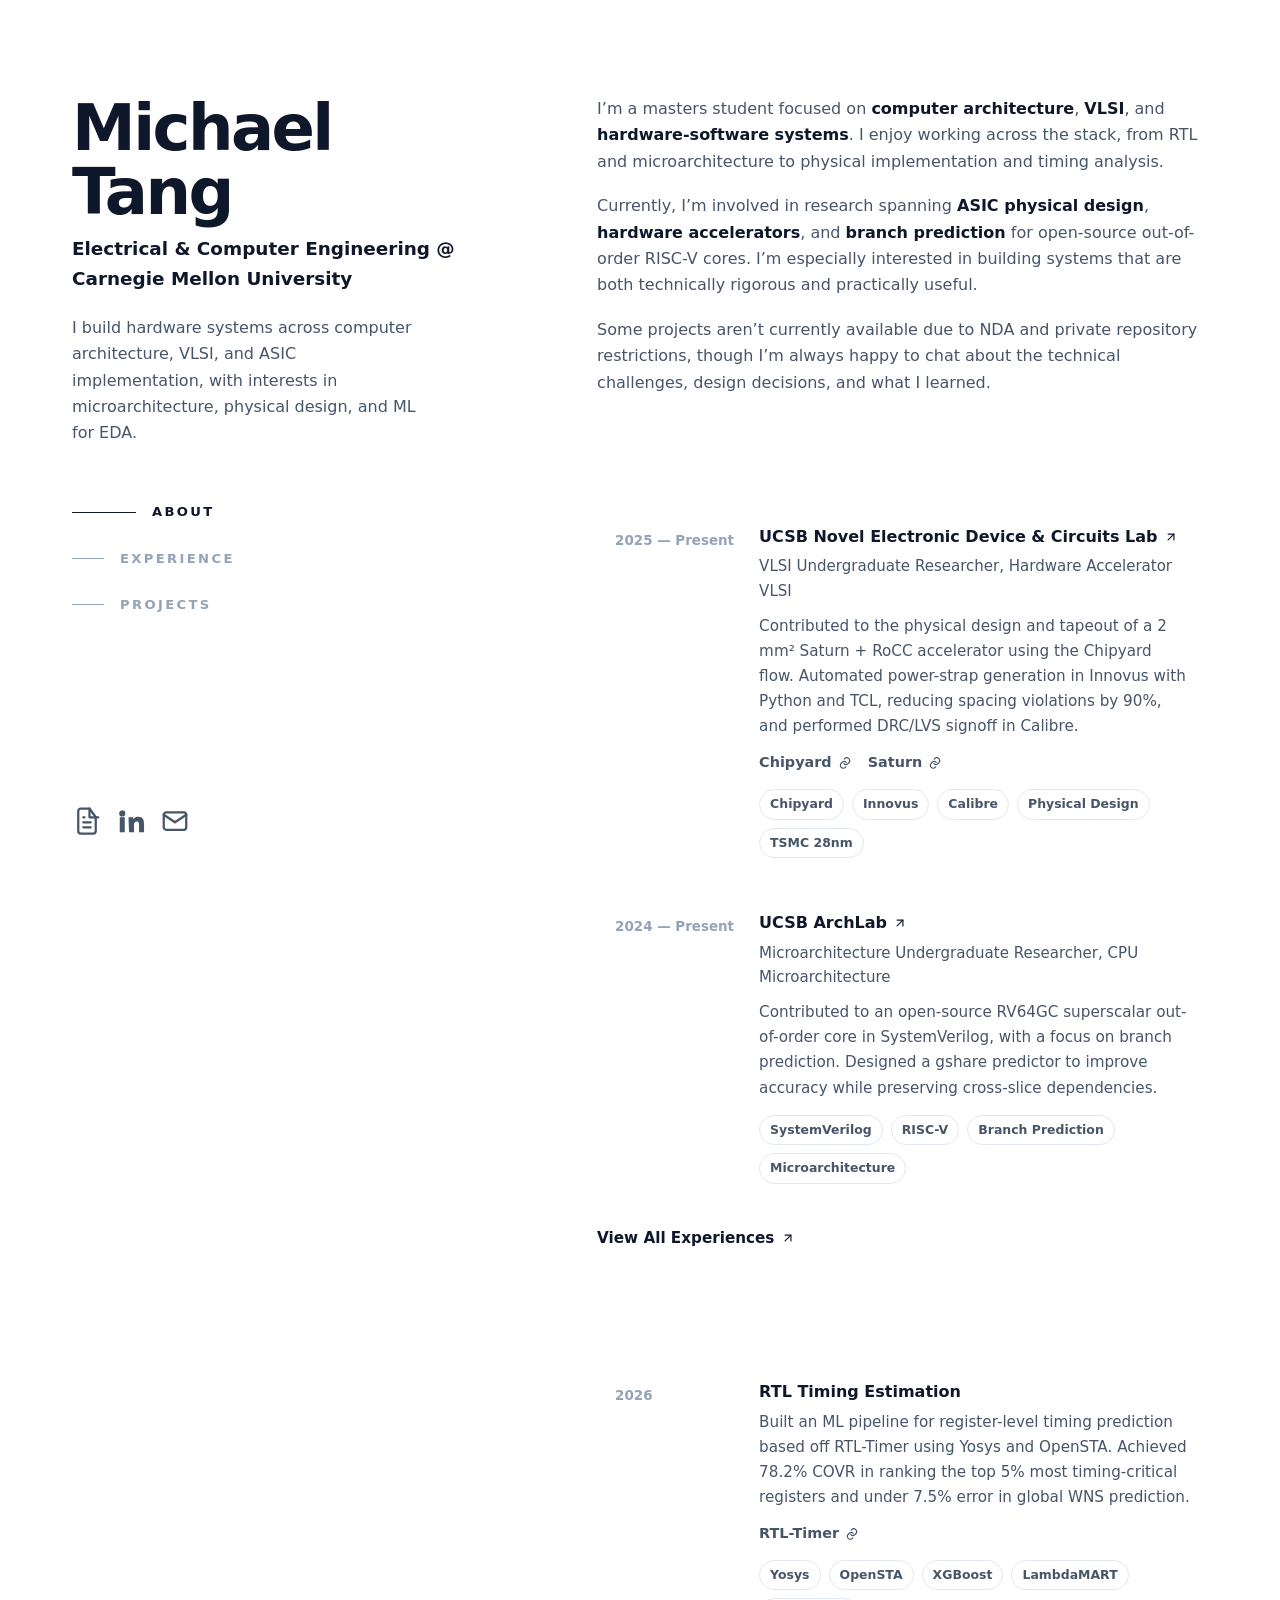
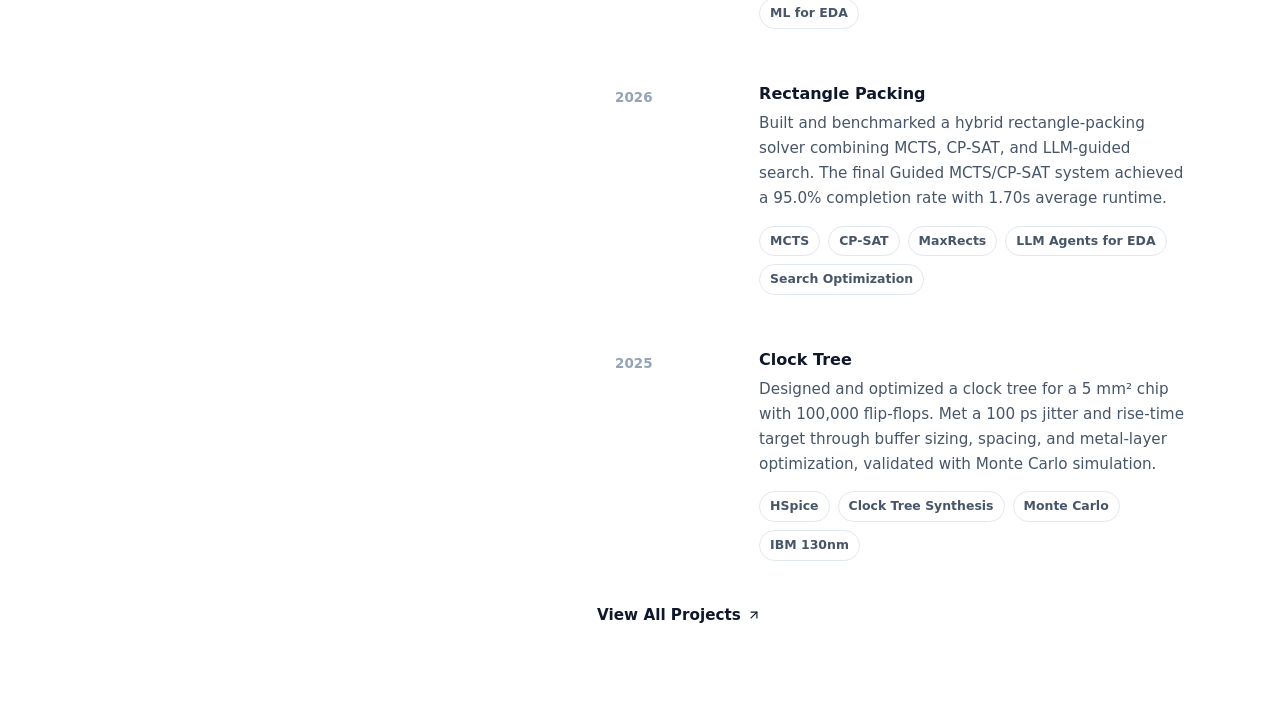
==== commit 742437d7: "14" ====
--- a/index.html
+++ b/index.html
@@ -16,7 +16,7 @@
       <div class="sidebar-top">
         <header>
           <h1>Michael Tang</h1>
-          <p class="subtitle">Electrical &amp; Computer Engineer</p>
+          <p class="subtitle">Electrical &amp; Computer Engineering @ Carnegie Mellon University</p>
           <p class="intro">
             I build hardware systems across computer architecture, VLSI, and ASIC implementation,
             with interests in microarchitecture, physical design, and ML for EDA.
@@ -62,7 +62,7 @@
       <section id="about" class="about">
         <h2 class="section-heading">About</h2>
         <p>
-          I’m an electrical & computer engineering student focused on <strong>computer architecture</strong>,
+          I’m a masters student focused on <strong>computer architecture</strong>,
           <strong>VLSI</strong>, and <strong>hardware-software systems</strong>. I enjoy working
           across the stack, from RTL and microarchitecture to physical implementation and timing analysis.
         </p>
@@ -147,35 +147,10 @@
               </div>
             </div>
           </article>
-
-          <article class="card">
-            <div class="card-date">2025</div>
-            <div class="card-body">
-              <h3>
-                <a class="inline-link" href="https://energy.ece.ucsb.edu/" target="_blank" rel="noreferrer">
-                  UCSB Power Electronics and Microsystems Lab
-                  <svg class="icon" xmlns="http://www.w3.org/2000/svg" viewBox="0 0 24 24" fill="none" stroke="currentColor" stroke-width="2" stroke-linecap="round" stroke-linejoin="round" aria-hidden="true">
-                    <path d="M7 17L17 7"></path>
-                    <path d="M7 7h10v10"></path>
-                  </svg>
-                </a>
-              </h3>
-              <span class="role">Undergraduate Student Researcher, Power IC Design</span>
-              <p>
-                Assisted in the design and verification of an integrated dual-inductor hybrid Dickson converter. Analyzed power and current behavior across duty cycles and verified performance in Cadence Virtuoso and LTSpice.
-              </p>
-              <div class="tags">
-                <span class="tag">Virtuoso</span>
-                <span class="tag">LTSpice</span>
-                <span class="tag">Power IC</span>
-                <span class="tag">Analog Design</span>
-              </div>
-            </div>
-          </article>
         </div>
 
-        <a class="resume-link inline-link" href="Michael_Tang_Resume.pdf" target="_blank" rel="noreferrer">
-          View Full Résumé
+        <a class="resume-link inline-link" href="experiences.html">
+          View All Experiences
           <svg class="icon" xmlns="http://www.w3.org/2000/svg" viewBox="0 0 24 24" fill="none" stroke="currentColor" stroke-width="2" stroke-linecap="round" stroke-linejoin="round" aria-hidden="true">
             <path d="M7 17L17 7"></path>
             <path d="M7 7h10v10"></path>
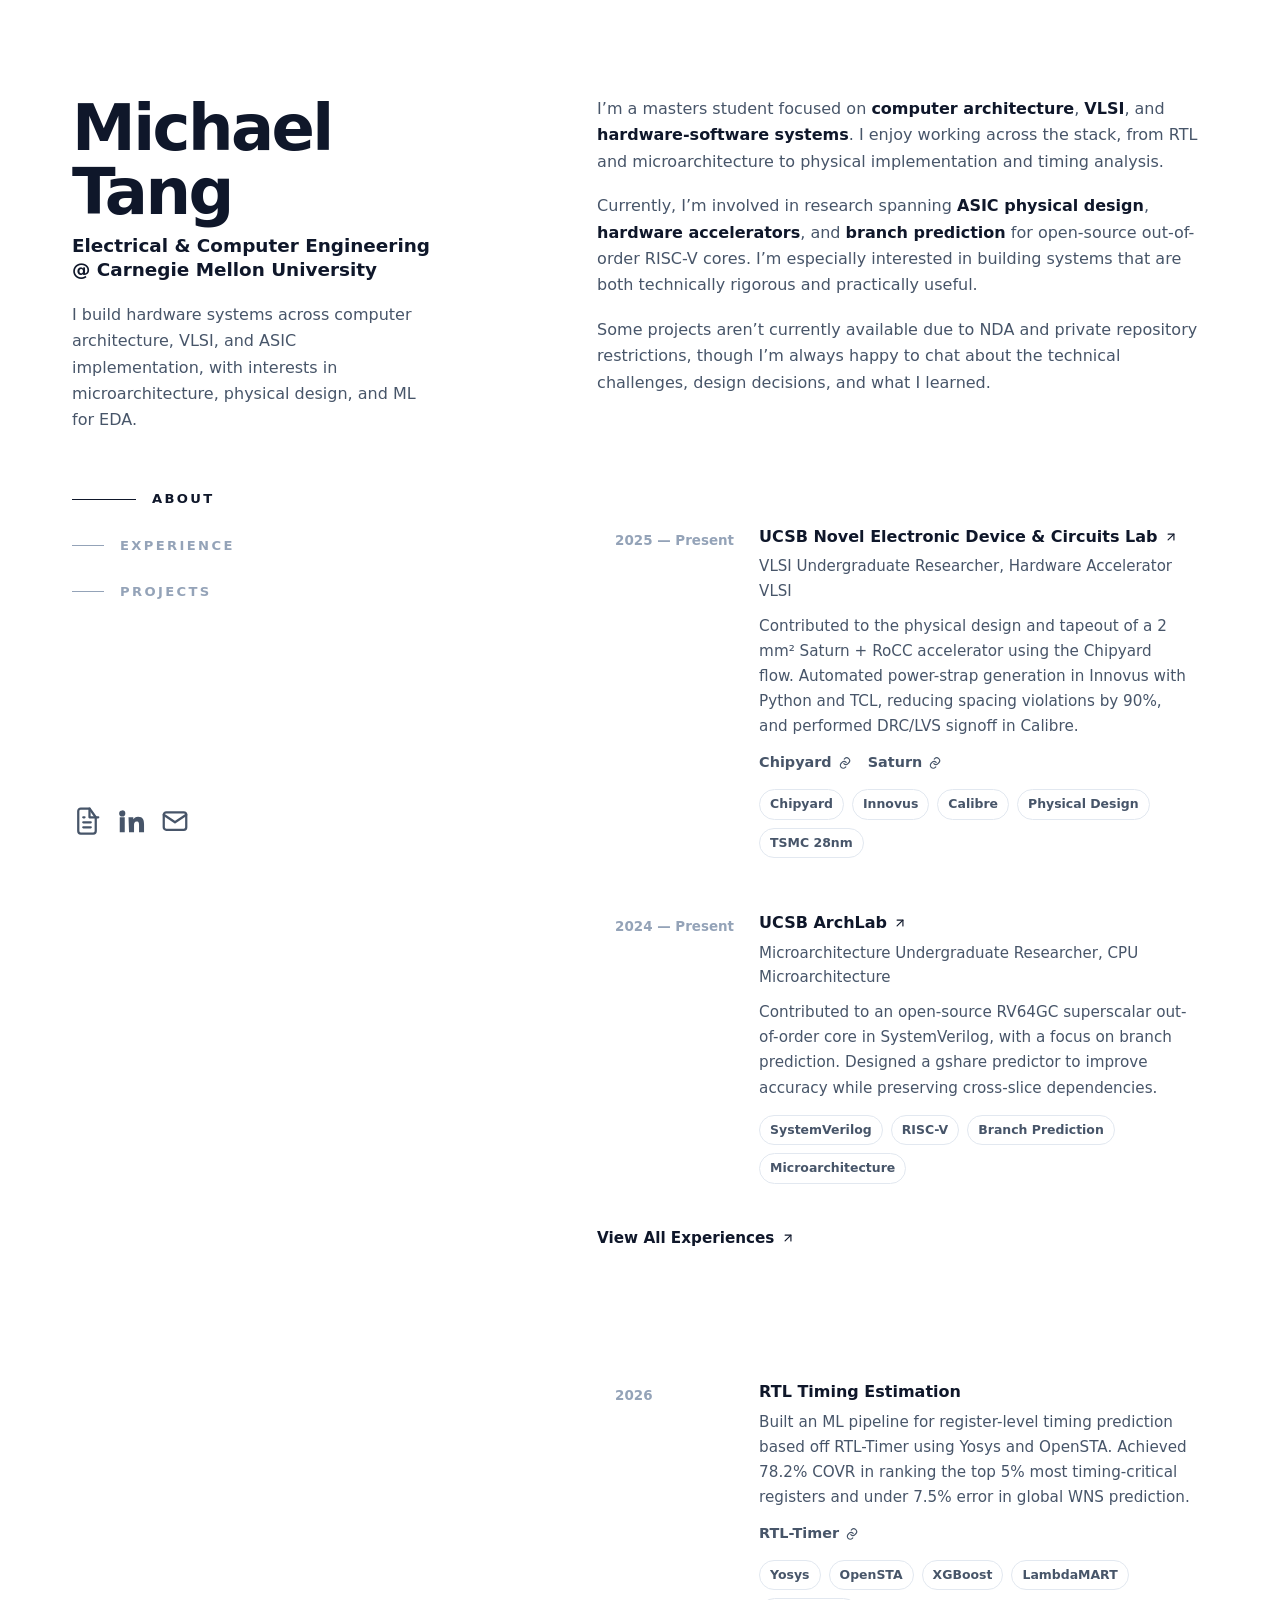
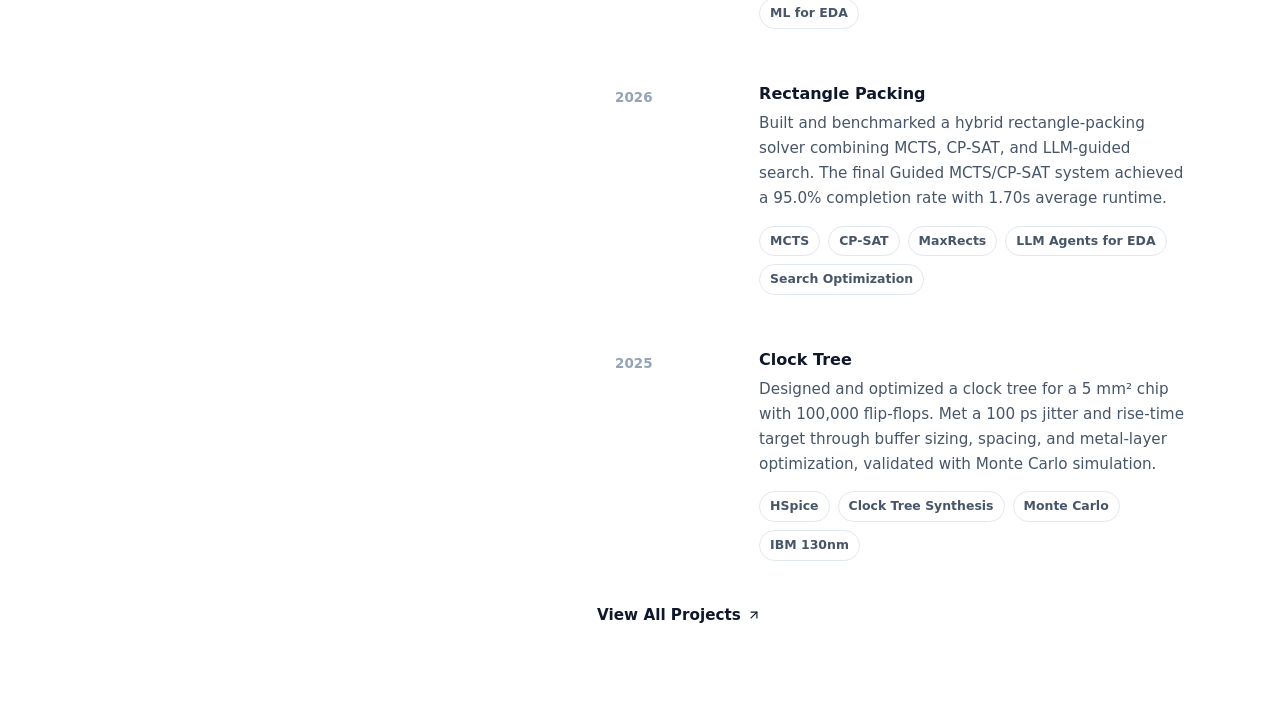
==== commit b7053c1c: "14.1" ====
--- a/index.html
+++ b/index.html
@@ -16,7 +16,7 @@
       <div class="sidebar-top">
         <header>
           <h1>Michael Tang</h1>
-          <p class="subtitle">Electrical &amp; Computer Engineering @ Carnegie Mellon University</p>
+          <p class="subtitle">Electrical &amp; Computer Engineering<br />@ Carnegie Mellon University</p>
           <p class="intro">
             I build hardware systems across computer architecture, VLSI, and ASIC implementation,
             with interests in microarchitecture, physical design, and ML for EDA.
--- a/styles.css
+++ b/styles.css
@@ -75,6 +75,7 @@
 .subtitle {
   font-size: 1.15rem;
   font-weight: 600;
+  line-height: 1.3;
   margin: 0 0 20px;
   color: var(--text);
 }
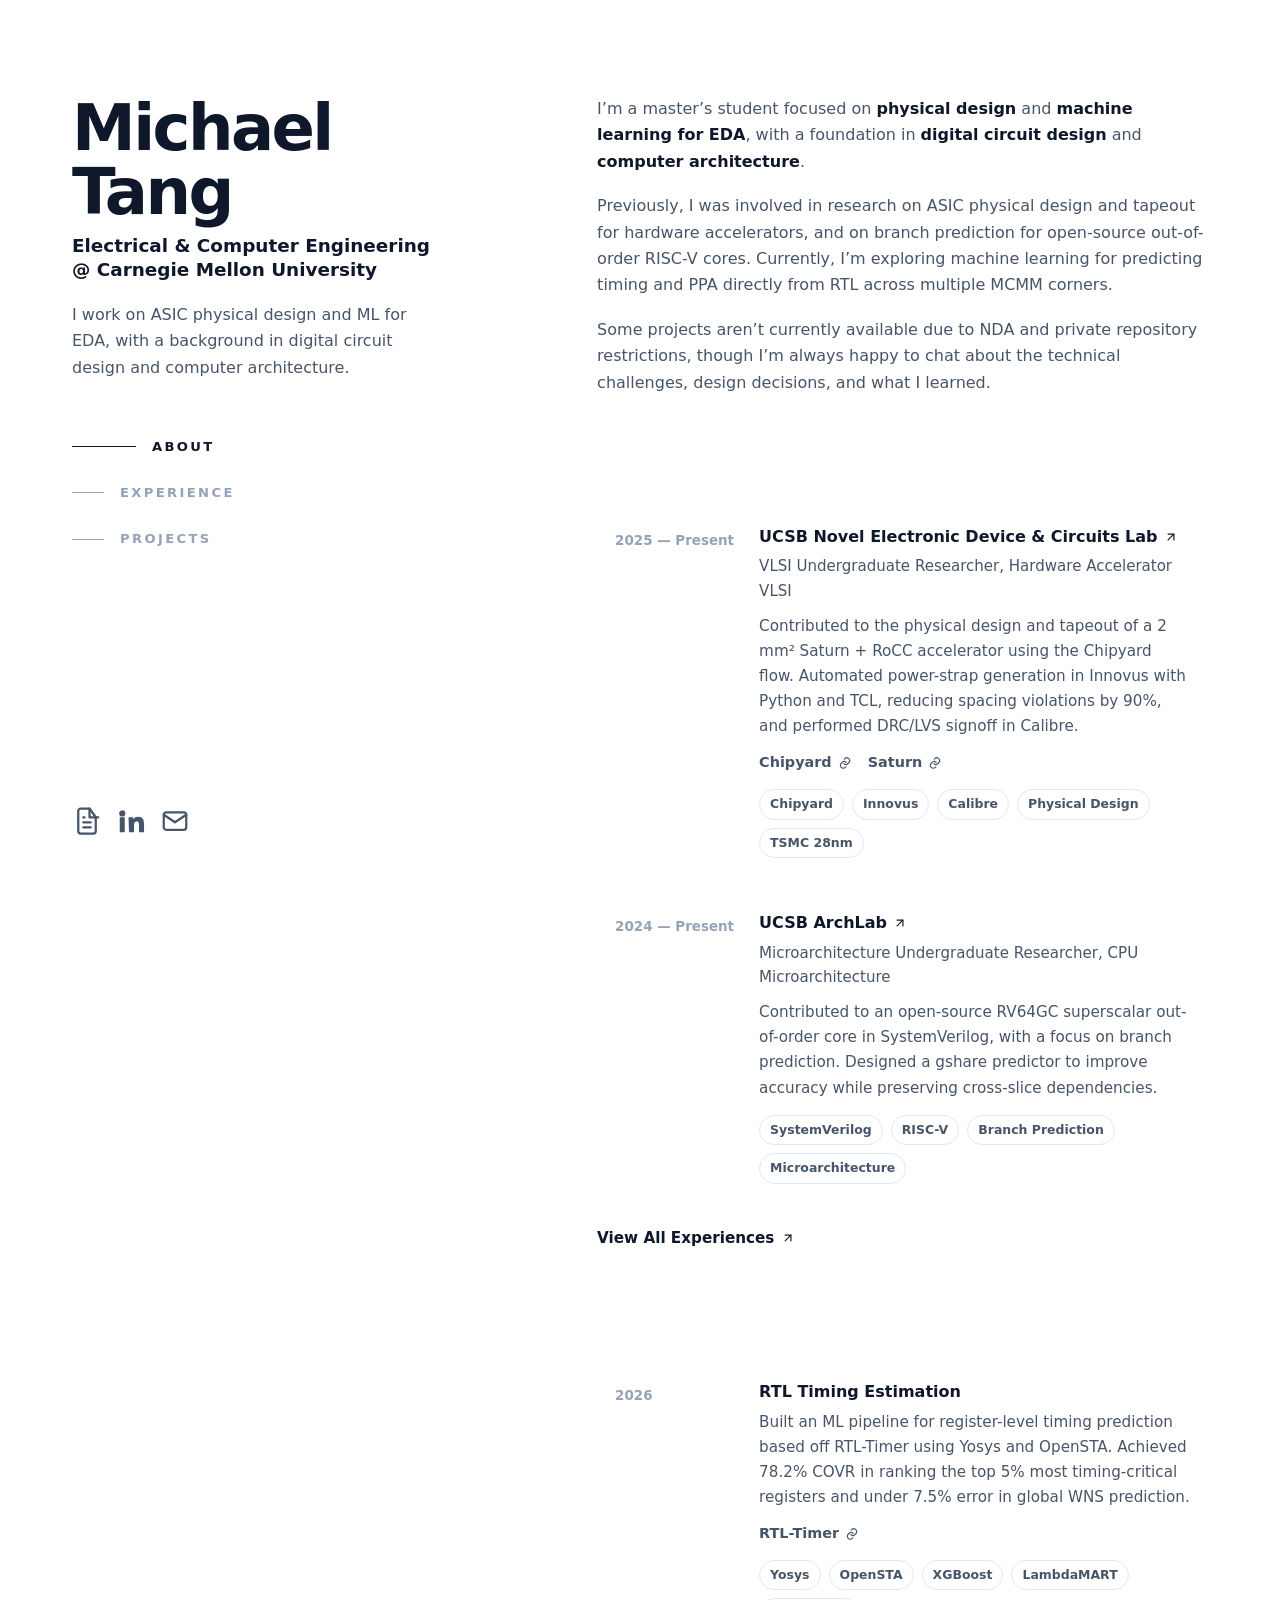
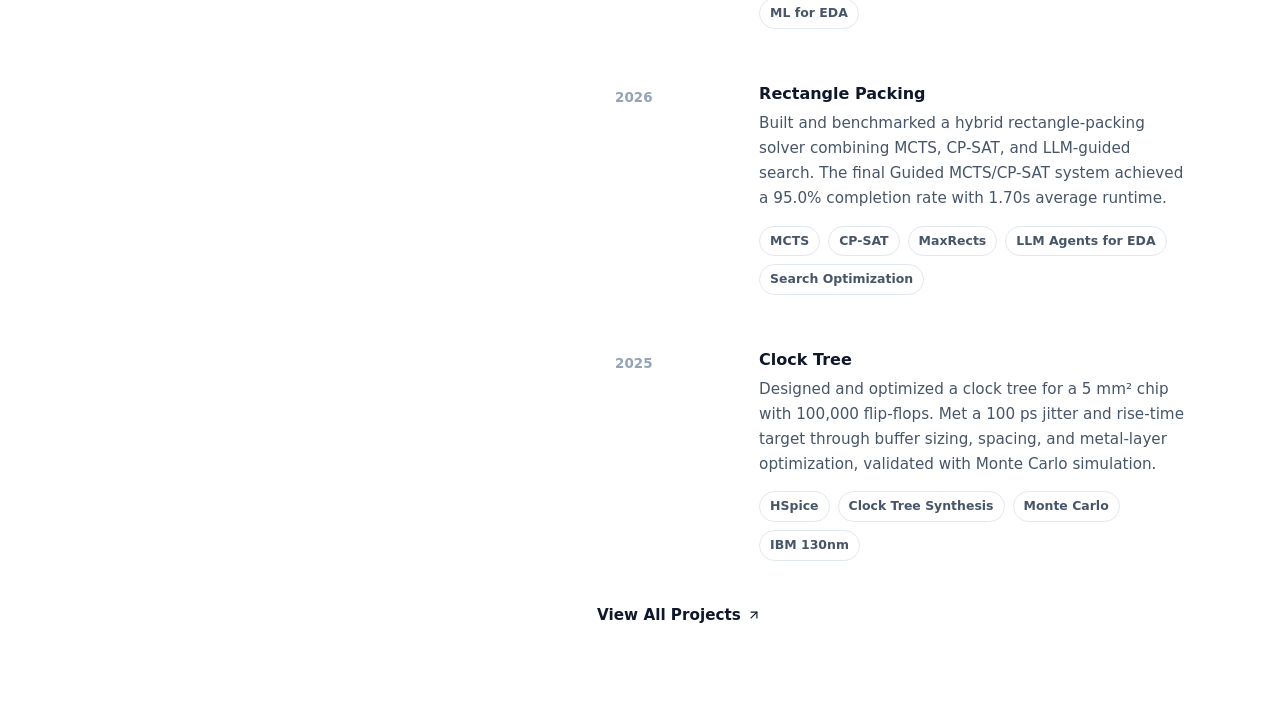
==== commit e427fcb6: "17 Co-Authored-By: Claude Opus 5.5 <noreply@anthropic.com>" ====
--- a/index.html
+++ b/index.html
@@ -6,7 +6,7 @@
   <title>Michael Tang</title>
   <meta
     name="description"
-    content="Michael Tang — Electrical and Computer Engineering student focused on computer architecture, VLSI, and hardware systems."
+    content="Michael Tang — Electrical and Computer Engineering student focused on physical design, ML for EDA, digital circuit design, and computer architecture."
   />
   <link rel="stylesheet" href="styles.css" />
 </head>
@@ -18,8 +18,8 @@
           <h1>Michael Tang</h1>
           <p class="subtitle">Electrical &amp; Computer Engineering<br />@ Carnegie Mellon University</p>
           <p class="intro">
-            I build hardware systems across computer architecture, VLSI, and ASIC implementation,
-            with interests in microarchitecture, physical design, and ML for EDA.
+            I work on ASIC physical design and ML for EDA, with a background in digital circuit
+            design and computer architecture.
           </p>
         </header>
 
@@ -62,15 +62,14 @@
       <section id="about" class="about">
         <h2 class="section-heading">About</h2>
         <p>
-          I’m a masters student focused on <strong>computer architecture</strong>,
-          <strong>VLSI</strong>, and <strong>hardware-software systems</strong>. I enjoy working
-          across the stack, from RTL and microarchitecture to physical implementation and timing analysis.
+          I’m a master’s student focused on <strong>physical design</strong> and
+          <strong>machine learning for EDA</strong>, with a foundation in <strong>digital circuit design</strong>
+          and <strong>computer architecture</strong>.
         </p>
         <p>
-          Currently, I’m involved in research spanning <strong>ASIC physical design</strong>,
-          <strong>hardware accelerators</strong>, and <strong>branch prediction</strong> for open-source
-          out-of-order RISC-V cores. I’m especially interested in building systems that are both
-          technically rigorous and practically useful.
+          Previously, I was involved in research on ASIC physical design and tapeout for hardware accelerators,
+          and on branch prediction for open-source out-of-order RISC-V cores. Currently, I’m exploring machine
+          learning for predicting timing and PPA directly from RTL across multiple MCMM corners.
         </p>
         <p>
           Some projects aren’t currently available due to NDA and private repository restrictions,
--- a/styles.css
+++ b/styles.css
@@ -50,6 +50,43 @@
   gap: 48px;
 }
 
+.page--writeup {
+  grid-template-columns: minmax(180px, 20%) minmax(320px, 80%);
+}
+
+.page--writeup .sidebar h1 {
+  font-size: 1.5rem;
+  margin-bottom: 6px;
+}
+
+.page--writeup .sidebar .subtitle {
+  font-size: 0.8rem;
+  margin-bottom: 8px;
+}
+
+.page--writeup .sidebar .nav {
+  margin-top: 24px;
+}
+
+.page--writeup .sidebar .nav a {
+  font-size: 0.72rem;
+  letter-spacing: 0.14em;
+}
+
+.page--writeup .sidebar .nav a::before {
+  width: 20px;
+}
+
+.page--writeup .sidebar .nav a:hover::before,
+.page--writeup .sidebar .nav a.active::before {
+  width: 36px;
+}
+
+.page--writeup .sidebar .social-icon {
+  width: 22px;
+  height: 22px;
+}
+
 .sidebar {
   position: sticky;
   top: 0;
@@ -328,6 +365,142 @@
   opacity: 1;
 }
 
+.writeup h1 {
+  font-size: clamp(1.6rem, 3vw, 2.1rem);
+  line-height: 1.2;
+  margin: 0 0 28px;
+  letter-spacing: -0.02em;
+  font-weight: 700;
+}
+
+.writeup h2 {
+  font-size: 1.15rem;
+  font-weight: 700;
+  color: var(--text);
+  margin: 40px 0 12px;
+}
+
+.writeup h2:first-of-type {
+  margin-top: 0;
+}
+
+.writeup h3 {
+  font-size: 1rem;
+  font-weight: 600;
+  color: var(--text);
+  margin: 22px 0 10px;
+}
+
+.writeup p {
+  margin: 0 0 16px;
+  color: var(--muted);
+  font-size: 1rem;
+}
+
+.writeup code {
+  font-family: ui-monospace, SFMono-Regular, Menlo, Consolas, monospace;
+  font-size: 0.88em;
+  background: #f8fafc;
+  border: 1px solid var(--border);
+  border-radius: 4px;
+  padding: 0.1em 0.4em;
+}
+
+.writeup ul {
+  margin: 0 0 16px;
+  padding-left: 22px;
+  color: var(--muted);
+}
+
+.writeup ul ul {
+  margin: 6px 0 0;
+}
+
+.writeup li {
+  margin: 0 0 8px;
+  font-size: 1rem;
+}
+
+.writeup a {
+  text-decoration: underline;
+  text-decoration-color: var(--border);
+  text-underline-offset: 2px;
+}
+
+.writeup pre {
+  margin: 0;
+  font-family: ui-monospace, SFMono-Regular, Menlo, Consolas, monospace;
+  font-size: 0.82rem;
+  line-height: 1.5;
+  color: var(--text);
+  background: #f8fafc;
+  border: 1px solid var(--border);
+  border-radius: 6px;
+  padding: 14px 16px;
+  overflow-x: auto;
+}
+
+.writeup .grid-table {
+  width: auto;
+  max-width: 100%;
+  margin: 0 auto 24px;
+  border-collapse: separate;
+  border-spacing: 24px 0;
+}
+
+.writeup .grid-table th,
+.writeup .grid-table td {
+  vertical-align: top;
+  text-align: center;
+  padding: 0;
+}
+
+.writeup .grid-table th {
+  font-size: 1rem;
+  font-weight: 700;
+  color: var(--text);
+  padding-bottom: 14px;
+}
+
+.writeup .grid-table pre {
+  display: inline-block;
+  text-align: left;
+  background: #f1f5f9;
+  border: 1px solid var(--border);
+  border-radius: 10px;
+  padding: 18px 24px;
+  overflow-x: auto;
+}
+
+@media (max-width: 720px) {
+  .writeup .grid-table {
+    border-spacing: 0;
+  }
+
+  .writeup .grid-table,
+  .writeup .grid-table tbody,
+  .writeup .grid-table tr,
+  .writeup .grid-table td,
+  .writeup .grid-table th {
+    display: block;
+    width: 100%;
+  }
+
+  .writeup .grid-table td {
+    margin-bottom: 20px;
+  }
+
+  .writeup .grid-table pre {
+    display: block;
+    width: fit-content;
+    margin: 0 auto;
+  }
+
+  .writeup .grid-table td:first-child {
+    margin-bottom: 16px;
+  }
+}
+
 .footer-note {
   margin-top: 80px;
   color: var(--light);
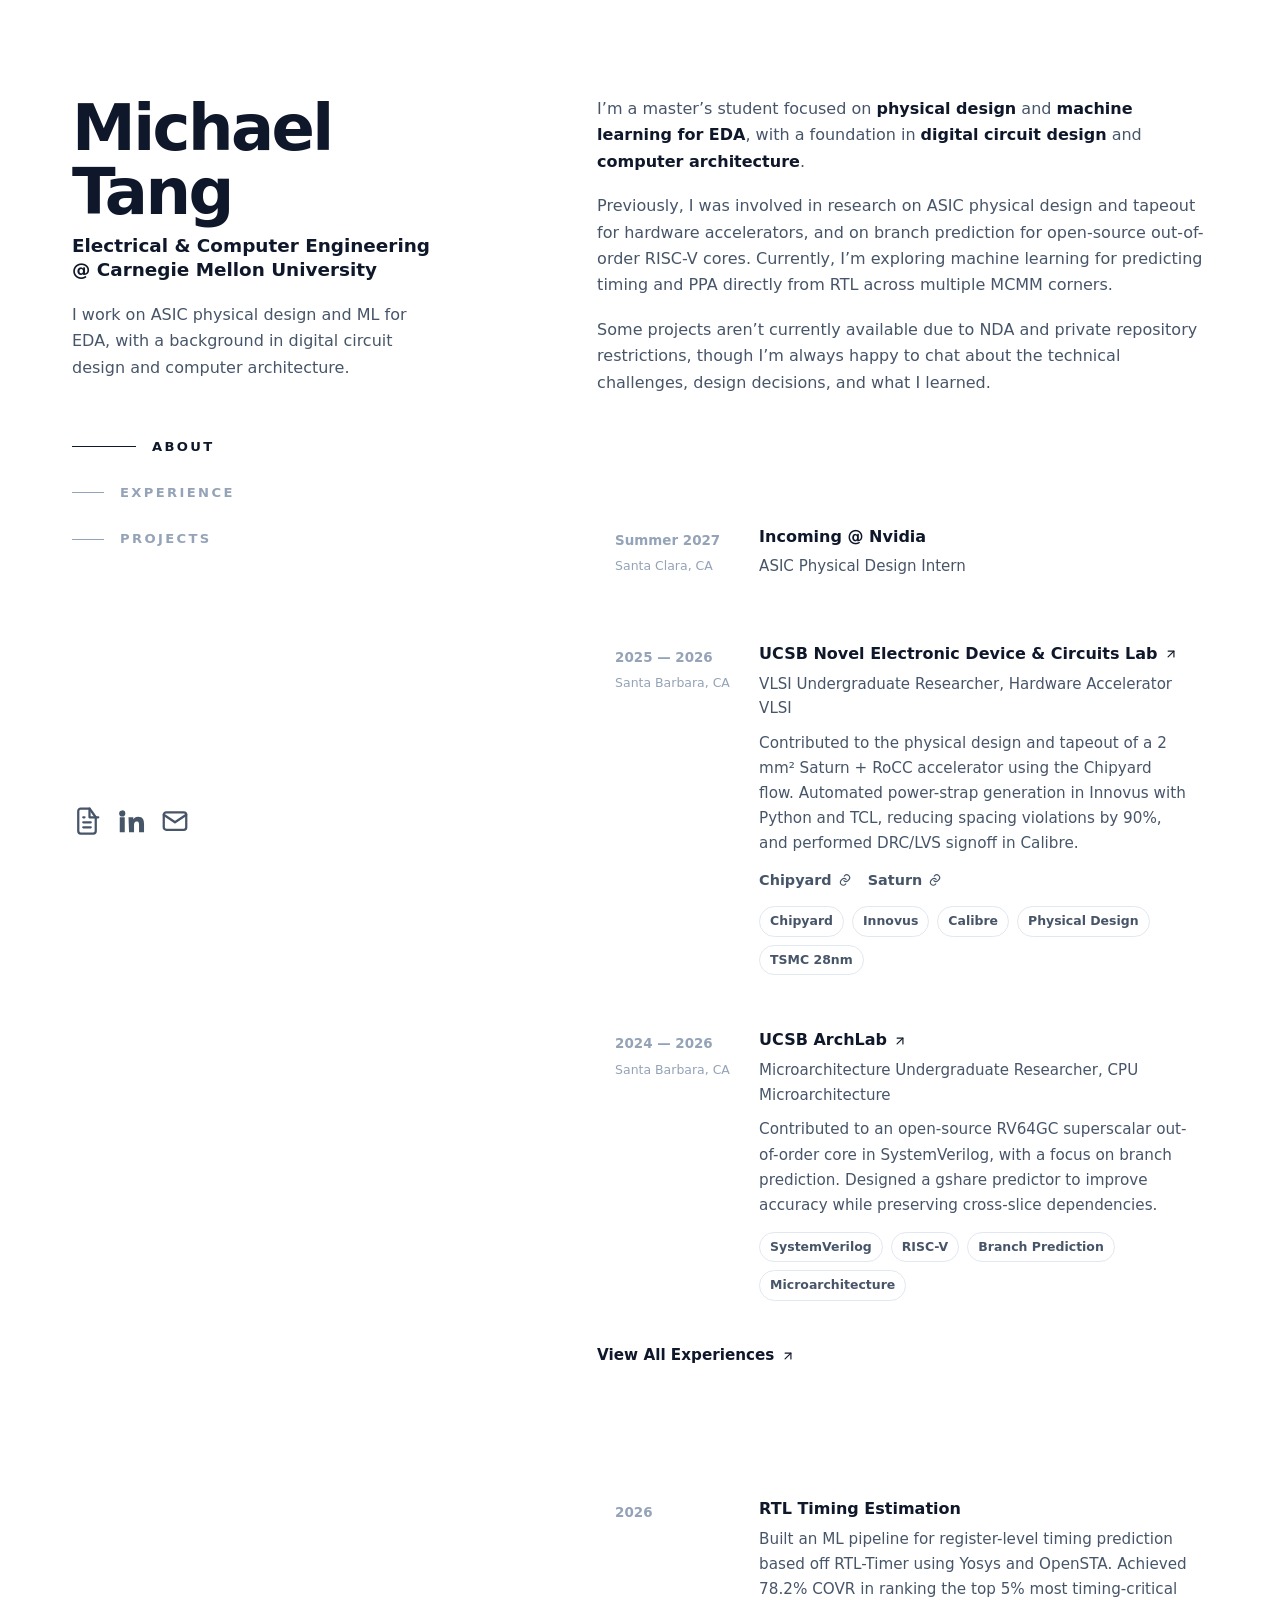
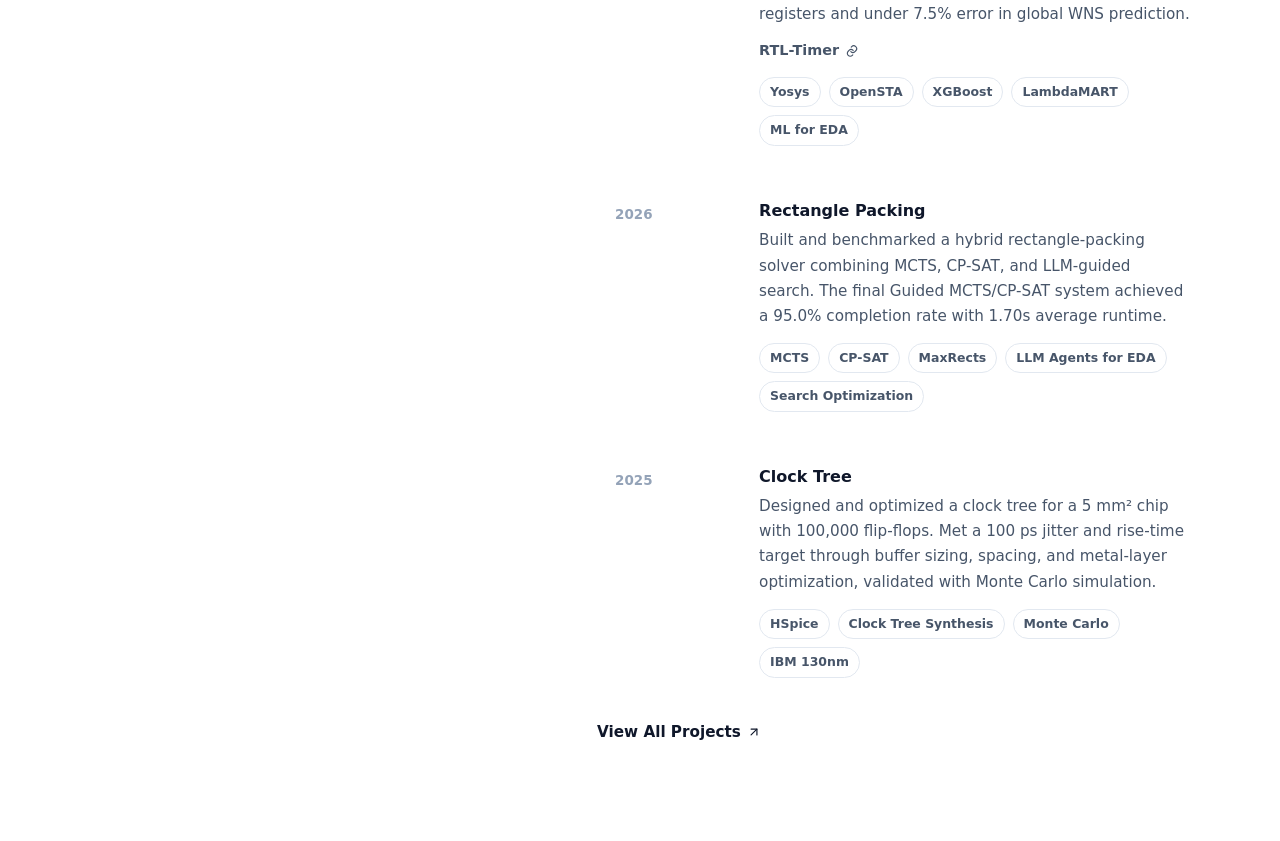
==== commit 9872f2d4: "18" ====
--- a/index.html
+++ b/index.html
@@ -81,7 +81,15 @@
         <h2 class="section-heading">Experience</h2>
         <div class="list">
           <article class="card">
-            <div class="card-date">2025 — Present</div>
+            <div class="card-date">Summer 2027<span class="card-location">Santa Clara, CA</span></div>
+            <div class="card-body">
+              <h3>Incoming @ Nvidia</h3>
+              <span class="role">ASIC Physical Design Intern</span>
+            </div>
+          </article>
+
+          <article class="card">
+            <div class="card-date">2025 — 2026<span class="card-location">Santa Barbara, CA</span></div>
             <div class="card-body">
               <h3>
                 <a class="inline-link" href="https://sites.google.com/site/strukov/people" target="_blank" rel="noreferrer">
@@ -123,7 +131,7 @@
           </article>
 
           <article class="card">
-            <div class="card-date">2024 — Present</div>
+            <div class="card-date">2024 — 2026<span class="card-location">Santa Barbara, CA</span></div>
             <div class="card-body">
               <h3>
                 <a class="inline-link" href="https://www.arch.cs.ucsb.edu/" target="_blank" rel="noreferrer">
--- a/styles.css
+++ b/styles.css
@@ -267,6 +267,14 @@
   white-space: nowrap;
 }
 
+.card-location {
+  display: block;
+  margin-top: 4px;
+  font-size: 0.78rem;
+  font-weight: 400;
+  white-space: normal;
+}
+
 .card-body h3 {
   margin: 0 0 6px;
   font-size: 1rem;
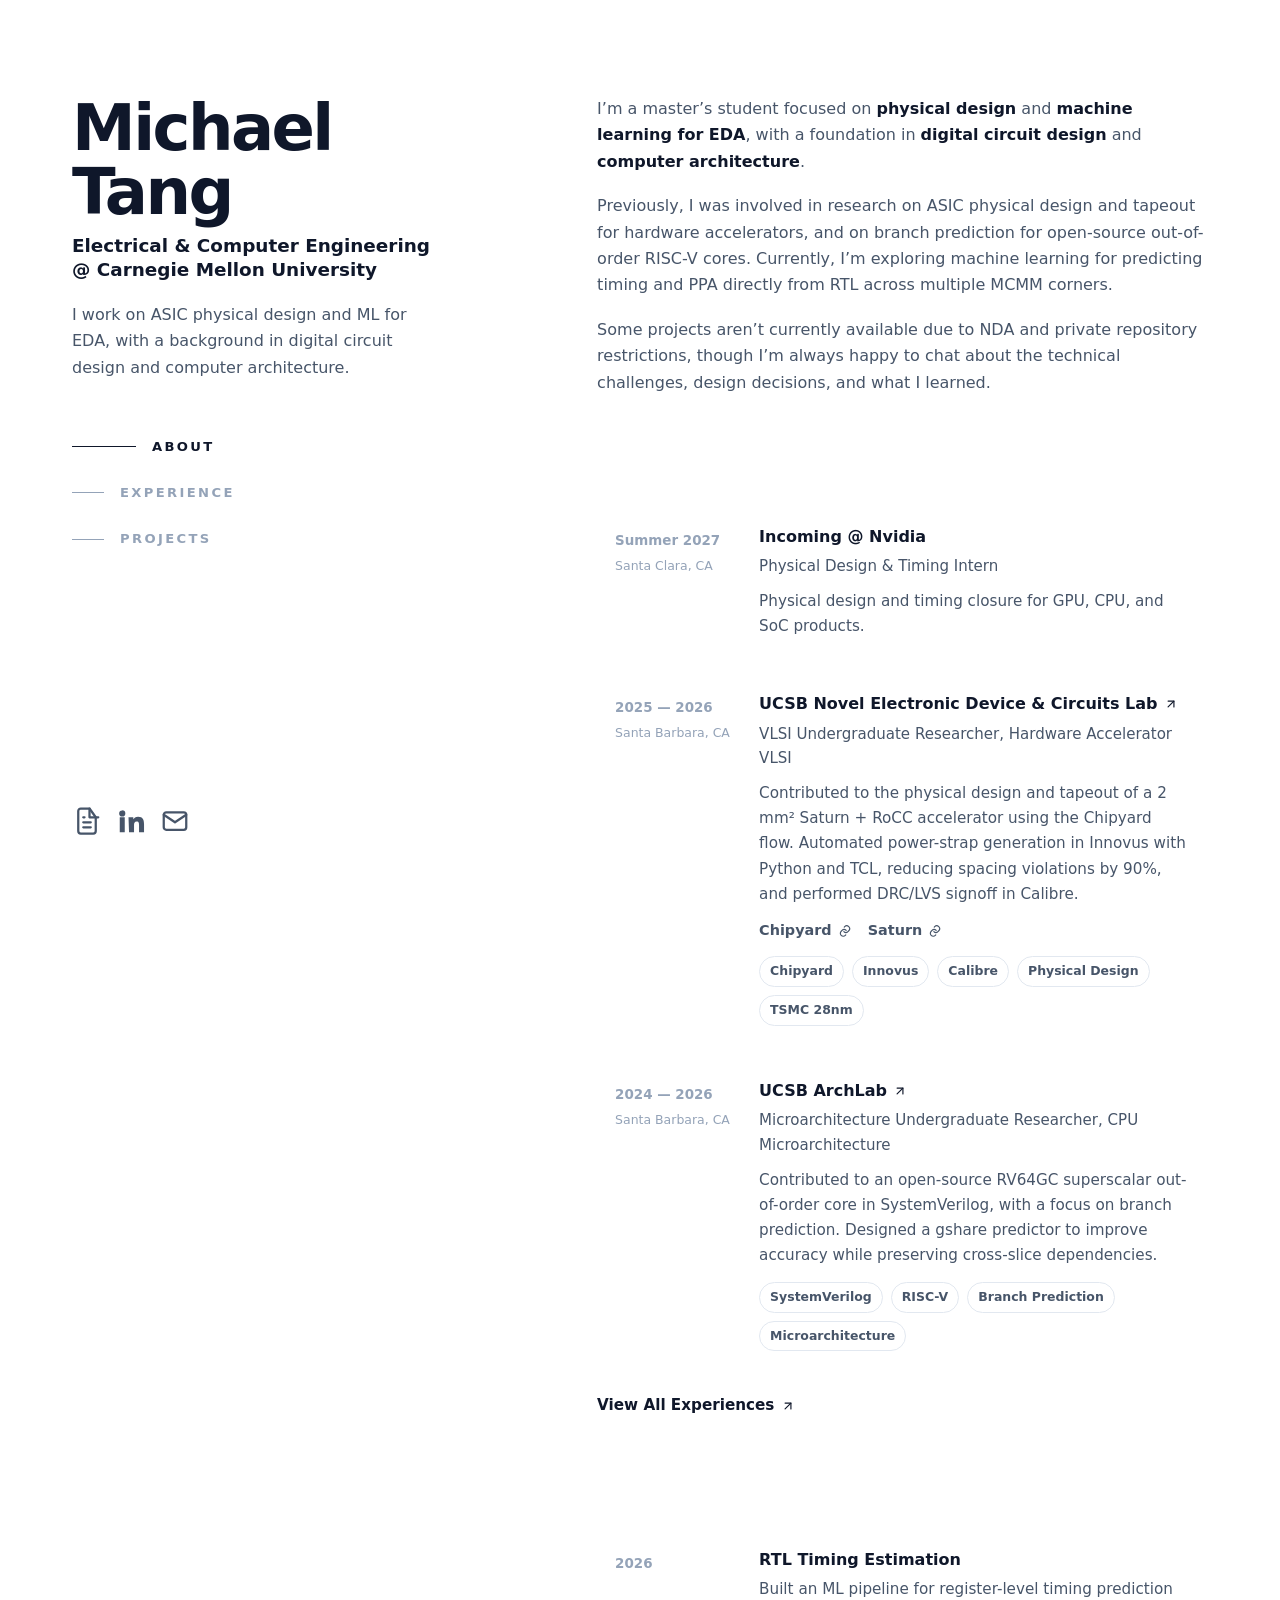
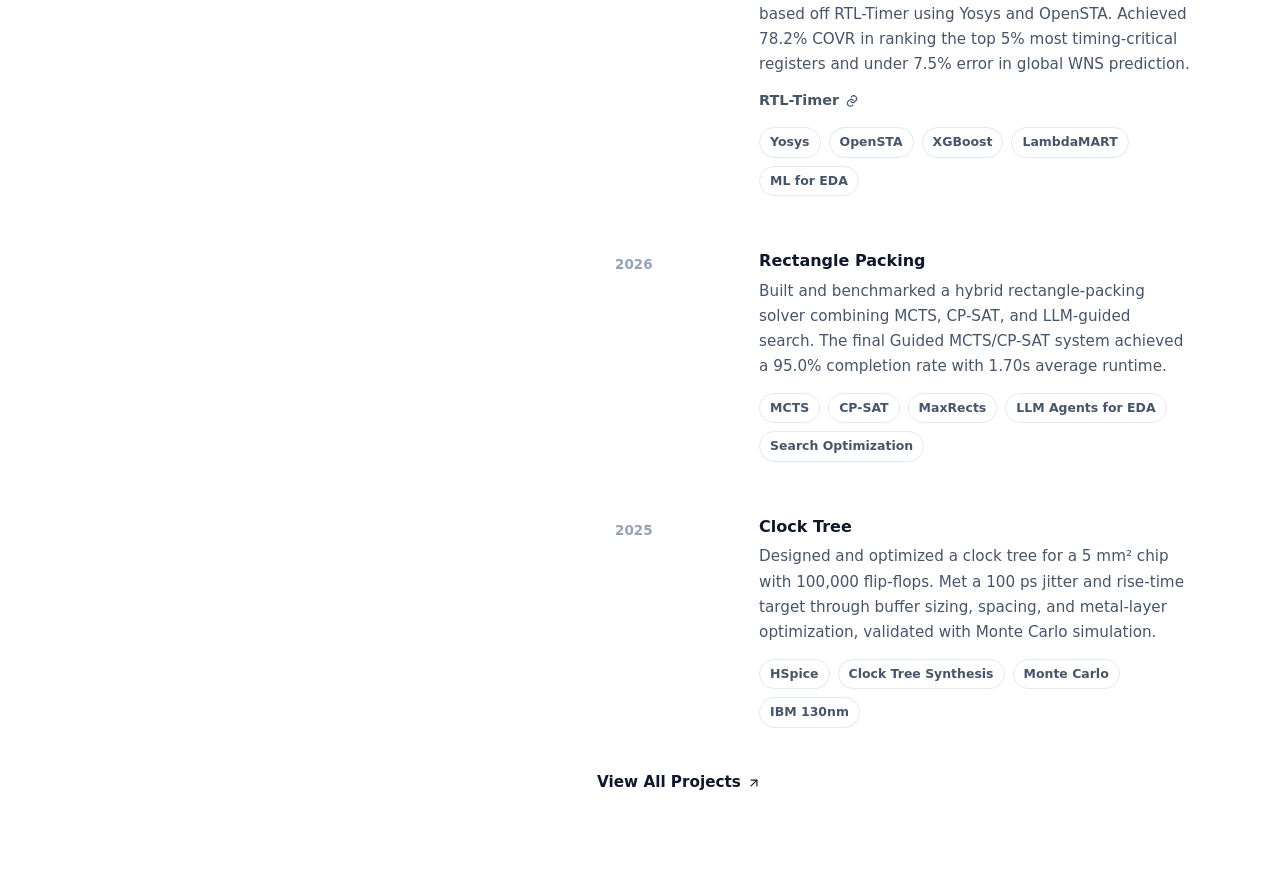
==== commit 196c79b0: "18.1" ====
--- a/index.html
+++ b/index.html
@@ -84,7 +84,10 @@
             <div class="card-date">Summer 2027<span class="card-location">Santa Clara, CA</span></div>
             <div class="card-body">
               <h3>Incoming @ Nvidia</h3>
-              <span class="role">ASIC Physical Design Intern</span>
+              <span class="role">Physical Design &amp; Timing Intern</span>
+              <p>
+                Physical design and timing closure for GPU, CPU, and SoC products.
+              </p>
             </div>
           </article>
 
